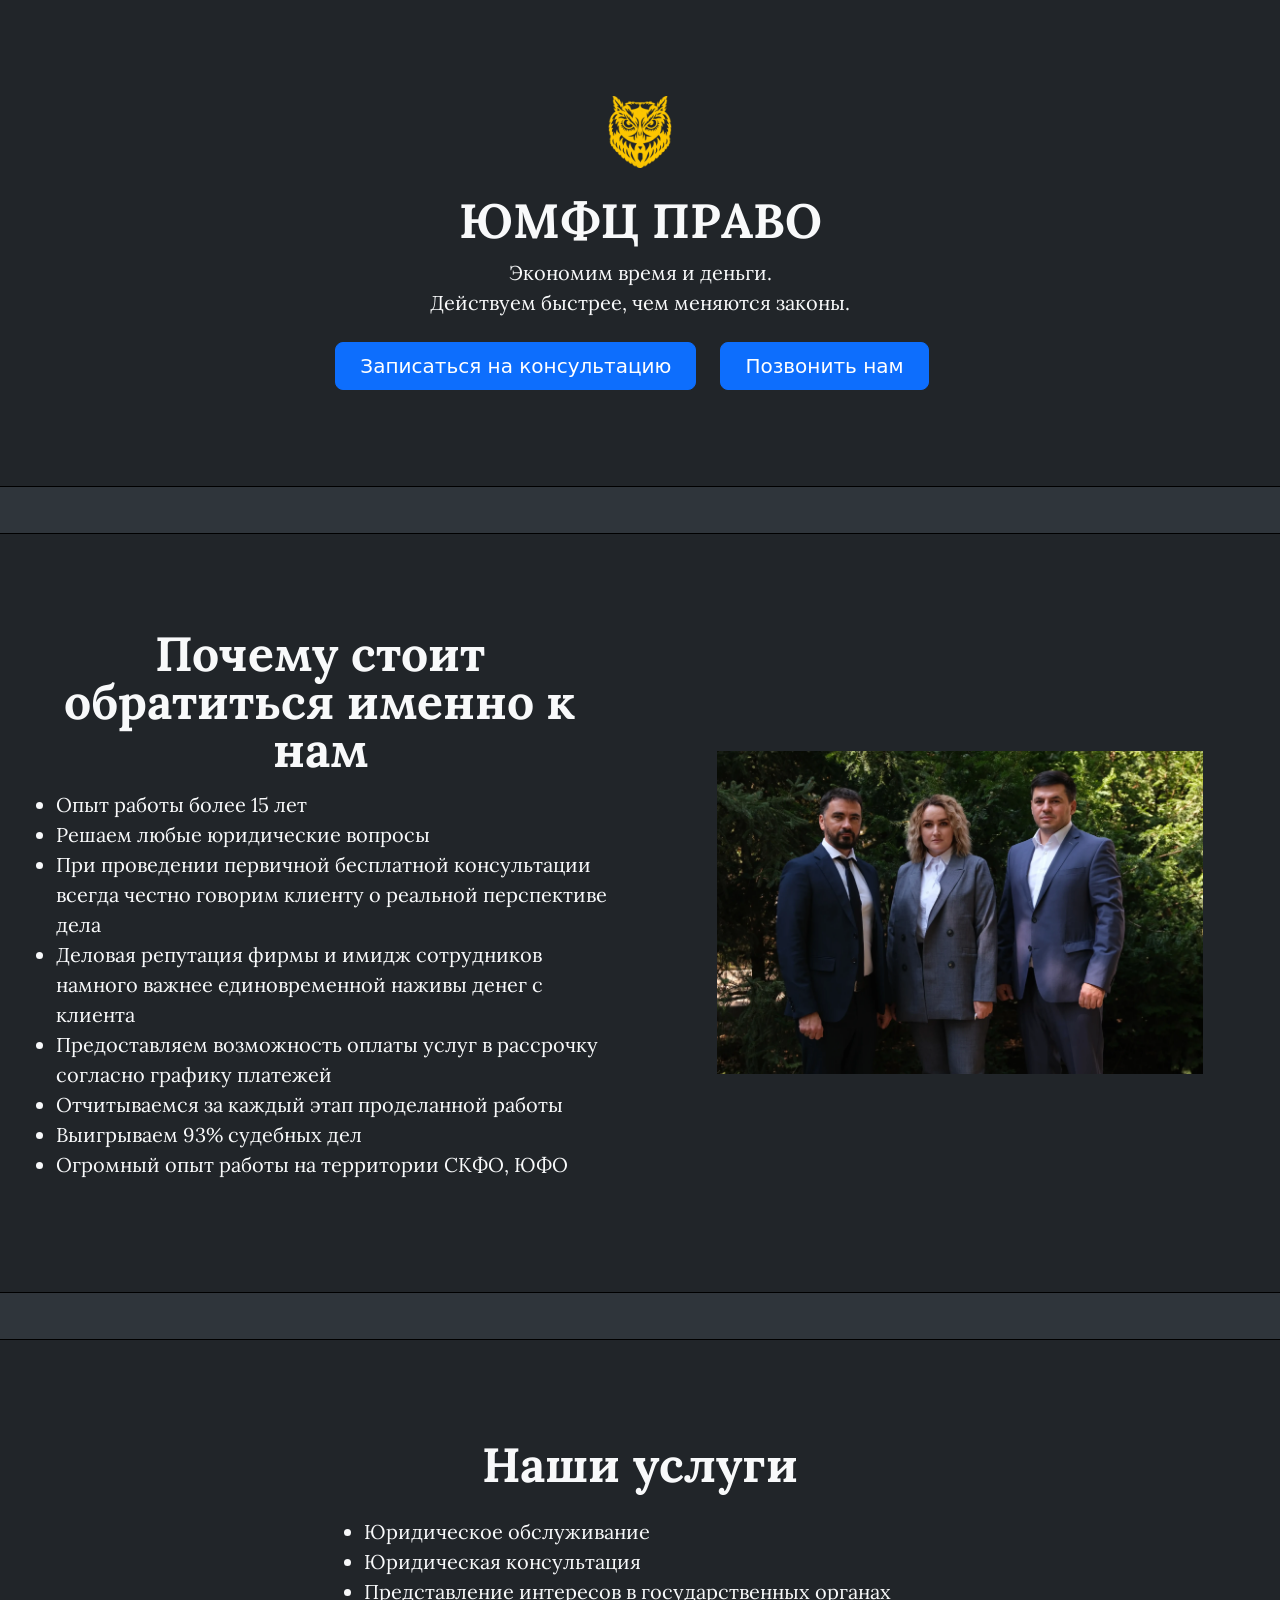
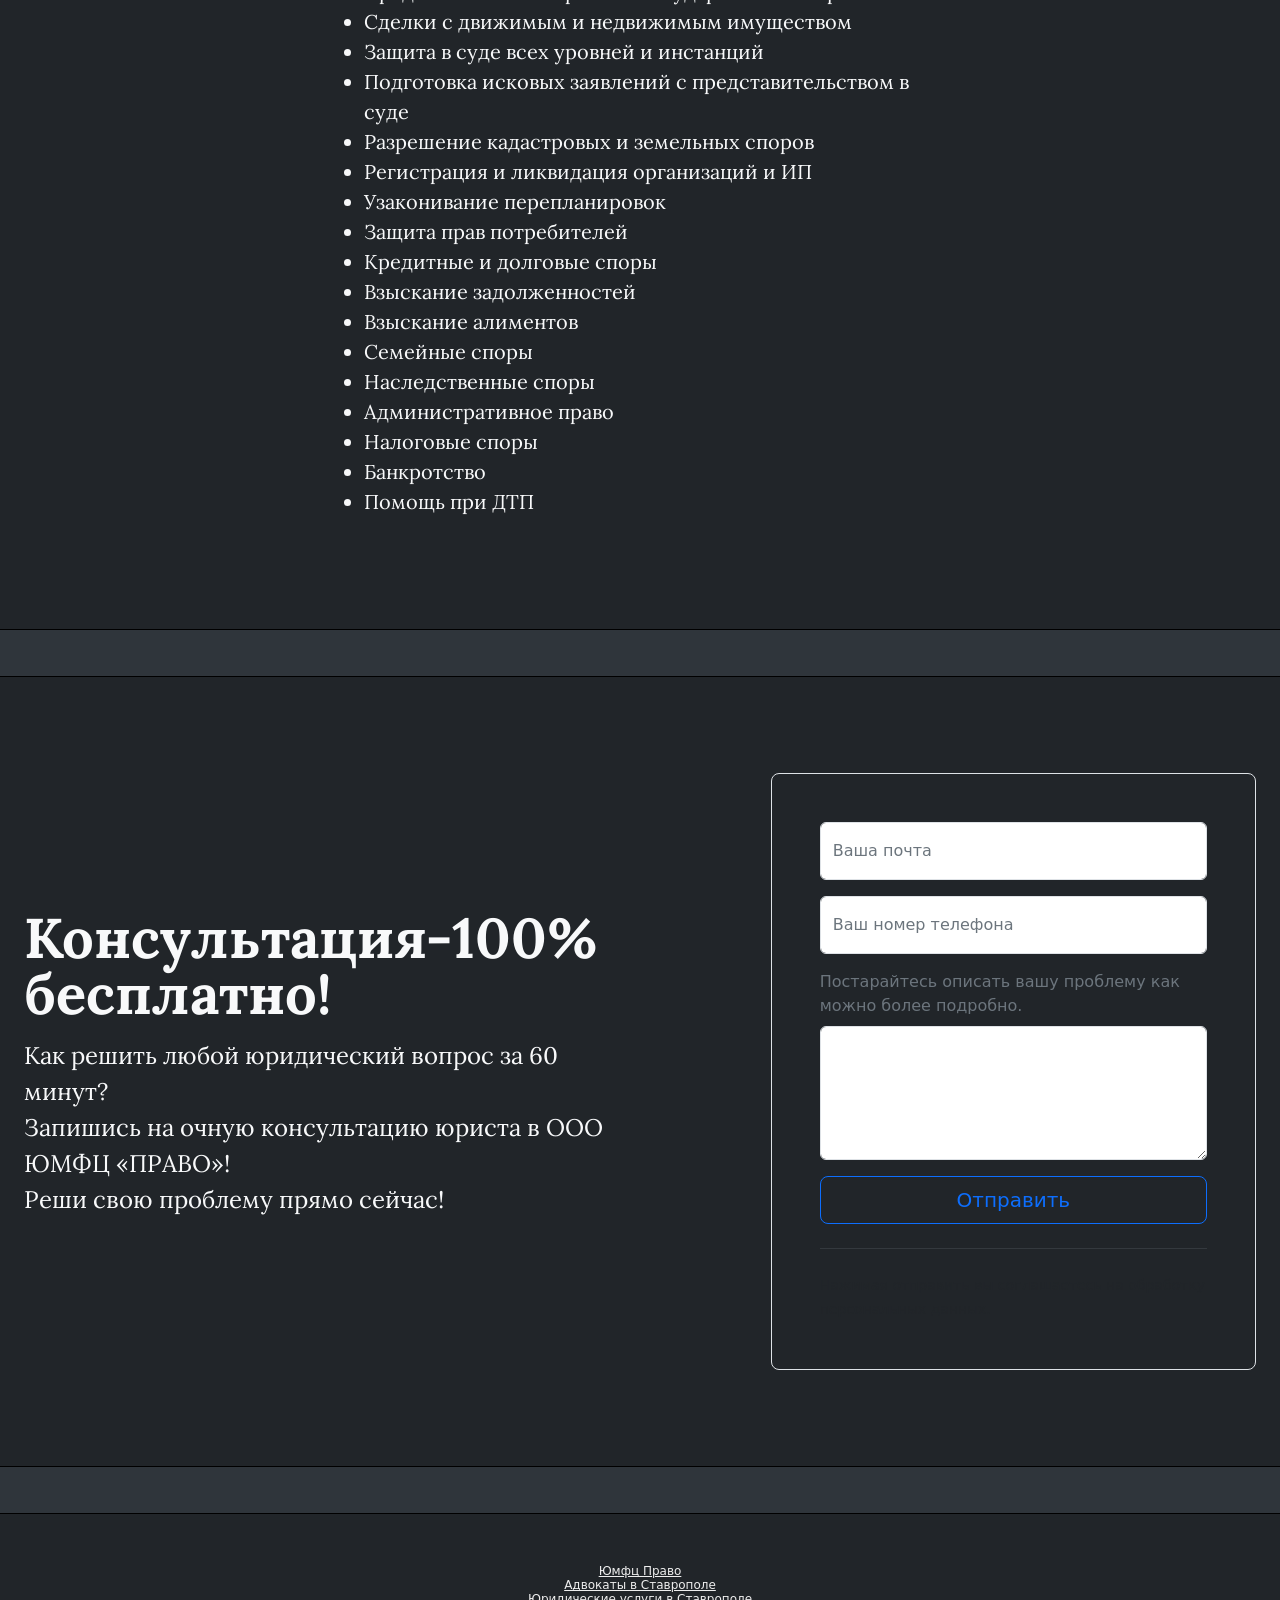
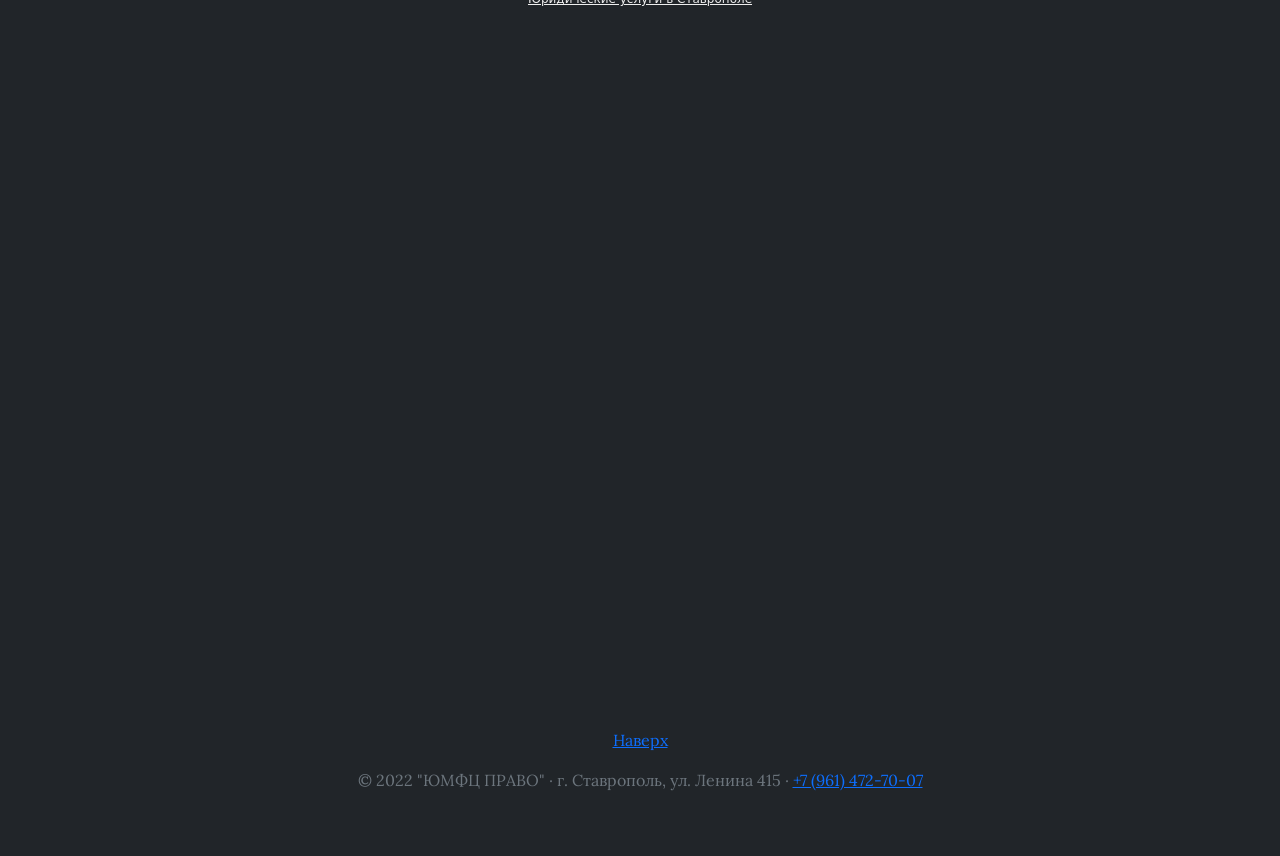
==== index.html @ c6ba40ab "изменил текст" ====
<!doctype html>
<html lang="ru">
  <head>
    <meta charset="utf-8">
    <meta name="viewport" content="width=device-width, initial-scale=1">
    <meta name="description" content="">
    <meta name="author" content="Lisenko Zakhar, Helemendik Maria">
    <meta name="generator" content="Hugo 0.84.0">
    <title>ЮМФЦ ПРАВО</title>





    <!-- Bootstrap core CSS -->
<link href="https://cdn.jsdelivr.net/npm/bootstrap@5.1.3/dist/css/bootstrap.min.css" rel="stylesheet" integrity="sha384-1BmE4kWBq78iYhFldvKuhfTAU6auU8tT94WrHftjDbrCEXSU1oBoqyl2QvZ6jIW3" crossorigin="anonymous">

<link rel="preconnect" href="https://fonts.googleapis.com">
<link rel="preconnect" href="https://fonts.gstatic.com" crossorigin>
<link href="https://fonts.googleapis.com/css2?family=Lora:wght@400;500;600&display=swap" rel="stylesheet">


    <!-- Custom styles for this template -->
    <link href="pravo.css" rel="stylesheet">
  </head>
  <body>

<main>


  <div class="bg-dark text-light px-4 py-5 text-center">
    <div class="py-5">
      <img class="d-block mx-auto mb-4" src="apple-touch-icon.png" alt="" width="72" height="72">
      <h1 class="display-5 fw-bold">ЮМФЦ ПРАВО</h1>
      <div class="col-lg-6 mx-auto">
        <p class="lead mb-4">Экономим время и деньги.<br>Действуем быстрее, чем меняются законы.</p>
      </div>
    <div class="d-grid gap-2 d-sm-flex justify-content-sm-center">
      <a href="#submit">
        <button type="button" class="btn btn-primary btn-lg px-4 me-sm-3">Записаться на консультацию</button>
      </a>
      <a href="tel:+79614727007">
      <button type="button" class="btn btn-primary btn-lg px-4 me-sm-3">Позвонить нам</button>
      </a>
    </div>
    </div>
  </div>

  <div class="b-example-divider mb-0"></div>

  <div class="bg-dark text-light px-4 py-5">
    <div class="row flex-lg-row-reverse align-items-center g-5 py-5">
      <div class="col-md-10 mx-auto col-lg-5">
        <img src="Comanda.webp" class="d-block mx-lg-auto img-fluid" alt="Comanda" width="700" height="500" loading="lazy">
      </div>
        <div class="col-lg-6">
          <h1 class="display-5 fw-bold lh-1 mb-3 text-center">Почему стоит обратиться именно к нам</h1>
          <p class="lead">
            <ul class="lead">
            <li>Опыт работы более 15 лет</li>
            <li>Решаем любые юридические вопросы</li>
            <li>При проведении первичной бесплатной консультации всегда честно говорим клиенту о реальной перспективе дела</li>
            <li>Деловая репутация фирмы и имидж сотрудников намного важнее единовременной наживы денег с клиента</li>
            <li>Предоставляем возможность оплаты услуг в рассрочку согласно графику платежей</li>
            <li>Отчитываемся за каждый этап проделанной работы</li>
            <li>Выигрываем 93% судебных дел</li>
            <li>Огромный опыт работы на территории СКФО, ЮФО</li>
          </ul></p>
        </div>
      </div>
    </div>

  <div class="b-example-divider mb-0"></div>

<div class="bg-dark text-light px-4 py-5">
  <div class="py-5">
    <h1 class="display-5 fw-bold text-center">Наши услуги</h1>
    <div class="col-lg-6 mx-auto">
      <p class="lead mb-4"><ul class="lead">
        <li>Юридическое обслуживание</li>
        <li>Юридическая консультация</li>
        <li>Представление интересов в государственных органах</li>
        <li>Сделки с движимым и недвижимым имуществом</li>
        <li>Защита в суде всех уровней и инстанций</li>
        <li>Подготовка исковых заявлений с представительством в суде</li>
        <li>Разрешение кадастровых и земельных споров</li>
        <li>Регистрация и ликвидация организаций и ИП</li>
        <li>Узаконивание перепланировок</li>
        <li>Защита прав потребителей</li>
        <li>Кредитные и долговые споры</li>
        <li>Взыскание задолженностей</li>
        <li>Взыскание алиментов</li>
        <li>Семейные споры</li>
        <li>Наследственные споры</li>
        <li>Административное право</li>
        <li>Налоговые споры</li>
        <li>Банкротство</li>
        <li>Помощь при ДТП</li>
      </ul>
    </p>
  </div>
  </div>
</div>

<div class="b-example-divider mb-0" id="submit"></div>

<div class="bg-dark text-secondary col-xl-12 col-xxl-12 px-4 py-5">
  <div class="row align-items-center g-lg-5 py-5">
    <div class="col-lg-7 text-center text-lg-start">
      <h1 class="display-4 fw-bold lh-1 mb-3 text-light">Консультация-100% бесплатно!</h1>
      <p class="col-lg-10 fs-4 text-light">Как решить любой юридический вопрос за 60 минут?<br>Запишись на очную консультацию юриста в ООО ЮМФЦ «ПРАВО»!<br>Реши свою проблему прямо сейчас!</p>
    </div>
    <div class="col-md-10 mx-auto col-lg-5">
      <form action="https://formspree.io/f/mnqwwpor" method="post" class="p-4 p-md-5 border rounded-3 bg-darck">
        <div class="form-floating mb-3">
          <input type="email" name="Почта" class="form-control" id="floatingInput" placeholder="name@example.com">
          <label for="floatingInput">Ваша почта</label>
        </div>
        <div class="form-floating mb-3">
          <input type="tel" name="Телефон" class="form-control" id="floatingPassword" placeholder="Ваш номер телефона">
          <label for="floatingPassword">Ваш номер телефона</label>
        </div>
        <div class="mb-3">
  <label for="exampleFormControlTextarea1" class="form-label">Постарайтесь описать вашу проблему как можно более подробно.</label>
  <textarea name="Сообщение" class="form-control" id="exampleFormControlTextarea1" rows="5"></textarea>
</div>
        <button class="w-100 btn btn-lg btn-outline-primary" type="submit">Отправить</button>
        <hr class="my-4">
        <small class="text-muted">Нажимая отправить вы соглашаетесь на обработку персональных данных.</small>
      </form>
    </div>
  </div>
</div>

<div class="b-example-divider mb-0"></div>

<div class="bg-dark text-secondary px-4 py-5 text-center">
  <div class="row"
  <div style="position:relative;overflow:hidden;">
    <a href="https://yandex.ru/maps/org/yumfts_pravo/42058570041/?utm_medium=mapframe&utm_source=maps" style="color:#eee;font-size:12px;position:absolute;top:0px;">Юмфц Право</a>
    <a href="https://yandex.ru/maps/36/stavropol/category/attorney/184105616/?utm_medium=mapframe&utm_source=maps" style="color:#eee;font-size:12px;position:absolute;top:14px;">Адвокаты в Ставрополе</a>
    <a href="https://yandex.ru/maps/36/stavropol/category/legal_services/184105630/?utm_medium=mapframe&utm_source=maps" style="color:#eee;font-size:12px;position:absolute;top:28px;">Юридические услуги в Ставрополе</a>
    <iframe src="https://yandex.ru/map-widget/v1/-/CCUF6QvhKC" height="670" frameborder="1" allowfullscreen="true" style="position:relative;">
    </iframe>
  </div>
</div>
<footer class="bg-dark text-secondary px-4 py-5 text-center">
  <p class="float-right"><a href="#">Наверх</a></p>
  <p>© 2022 "ЮМФЦ ПРАВО" · г. Ставрополь, ул. Ленина 415 · <a href="tel:+79614727007">+7 (961) 472-70-07</a></p>
</footer>
</main>


    <script src="https://cdn.jsdelivr.net/npm/bootstrap@5.1.3/dist/js/bootstrap.bundle.min.js" integrity="sha384-ka7Sk0Gln4gmtz2MlQnikT1wXgYsOg+OMhuP+IlRH9sENBO0LRn5q+8nbTov4+1p" crossorigin="anonymous"></script>


  </body>
</html>
---- pravo.css ----
h1,h2,h3,h4,h5,p,ul {
  font-family: 'Lora', serif;
}
.bd-placeholder-img {
  font-size: 1.125rem;
  text-anchor: middle;
  -webkit-user-select: none;
  -moz-user-select: none;
  user-select: none;
}

@media (min-width: 768px) {
  .bd-placeholder-img-lg {
    font-size: 3.5rem;
  }
}

.b-example-divider {
  height: 3rem;
  background-color: #2F353B;
  border: solid black;
  border-width: 1px 0;
}

@media (min-width: 992px) {
  .rounded-lg-3 { border-radius: .3rem; }
}
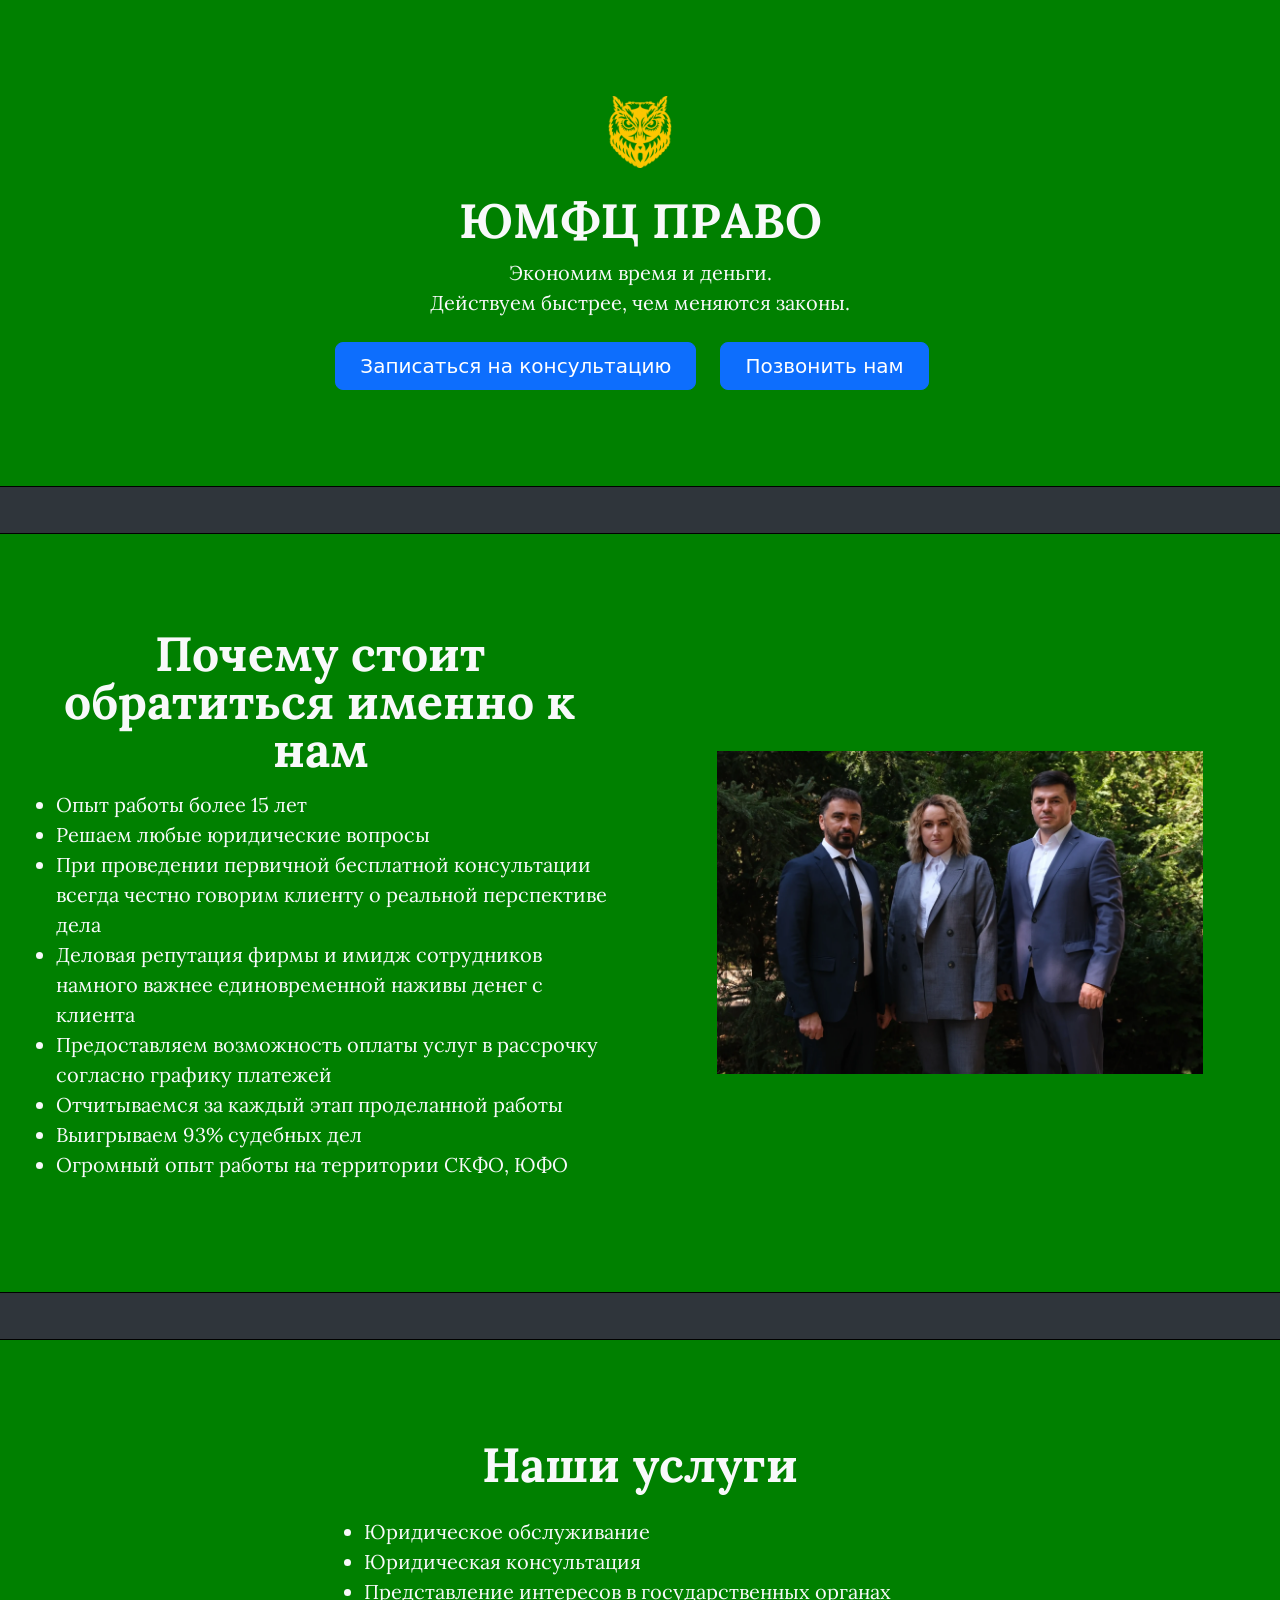
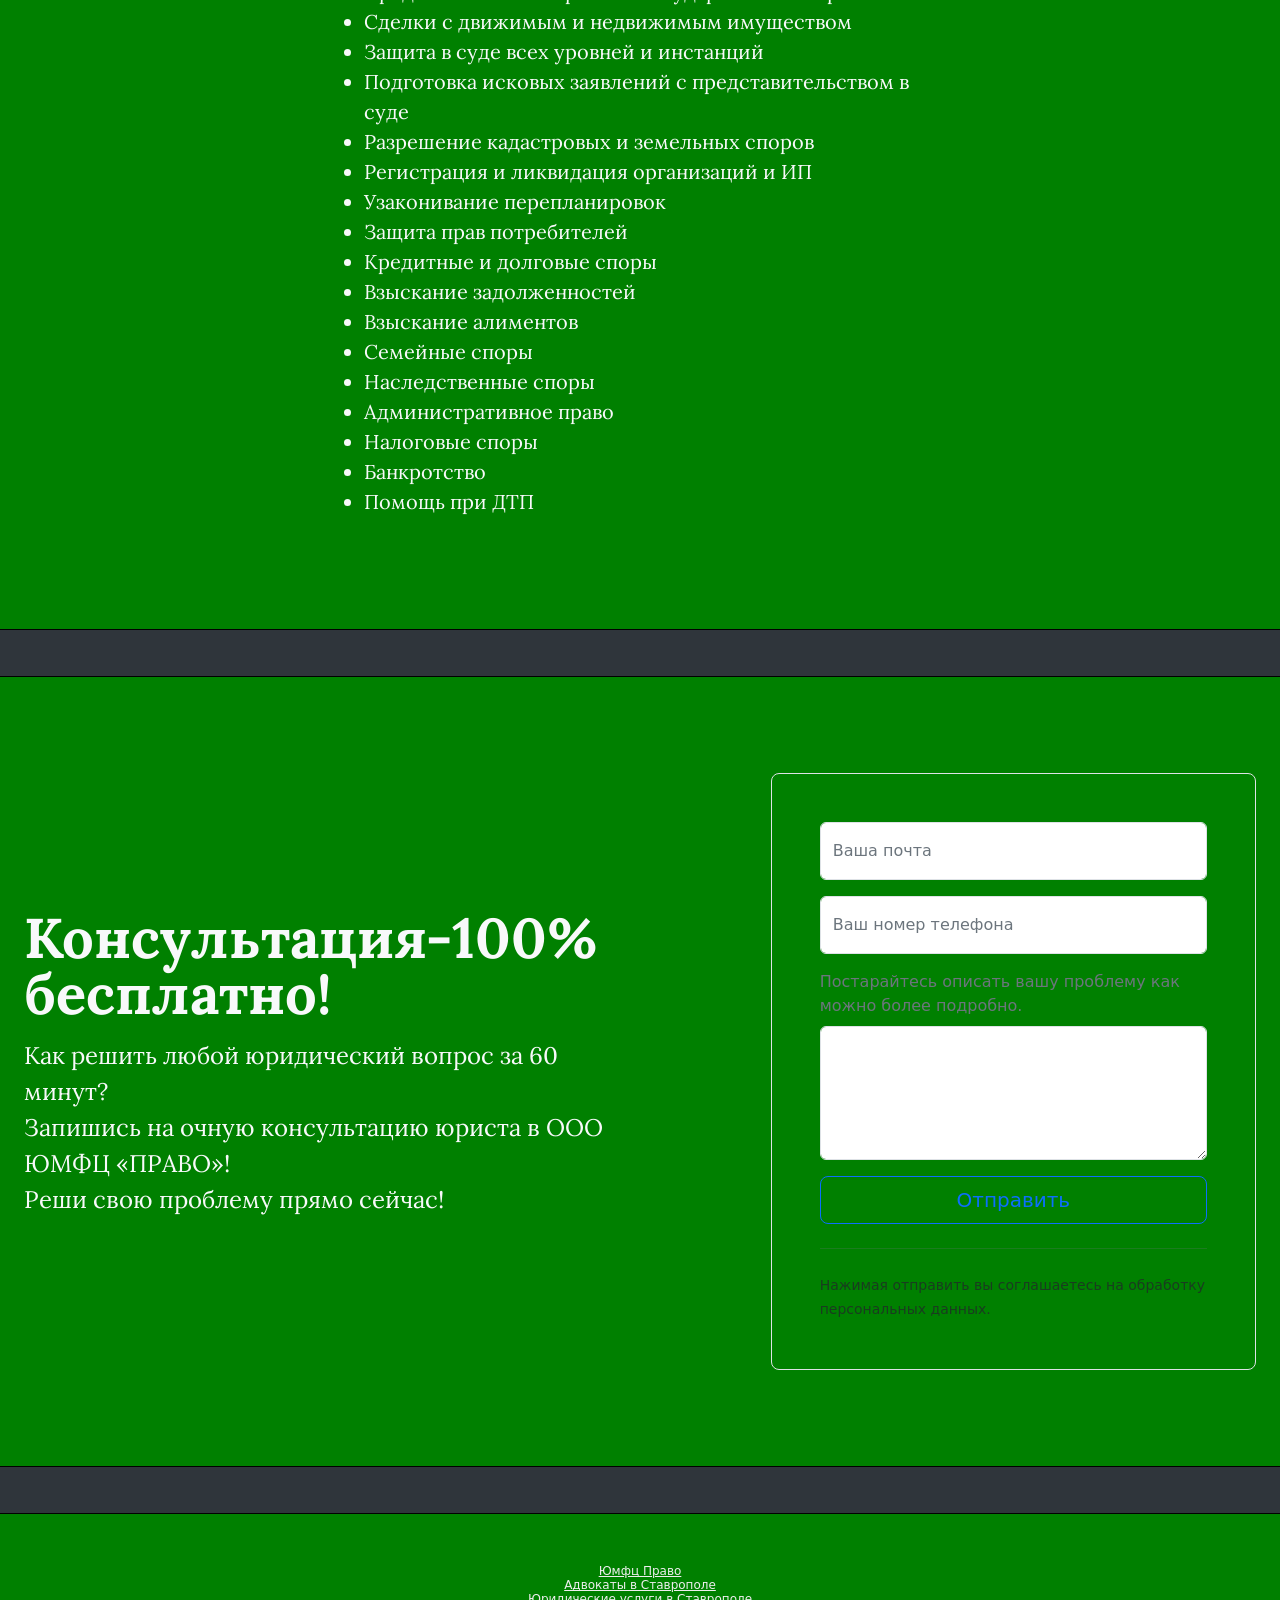
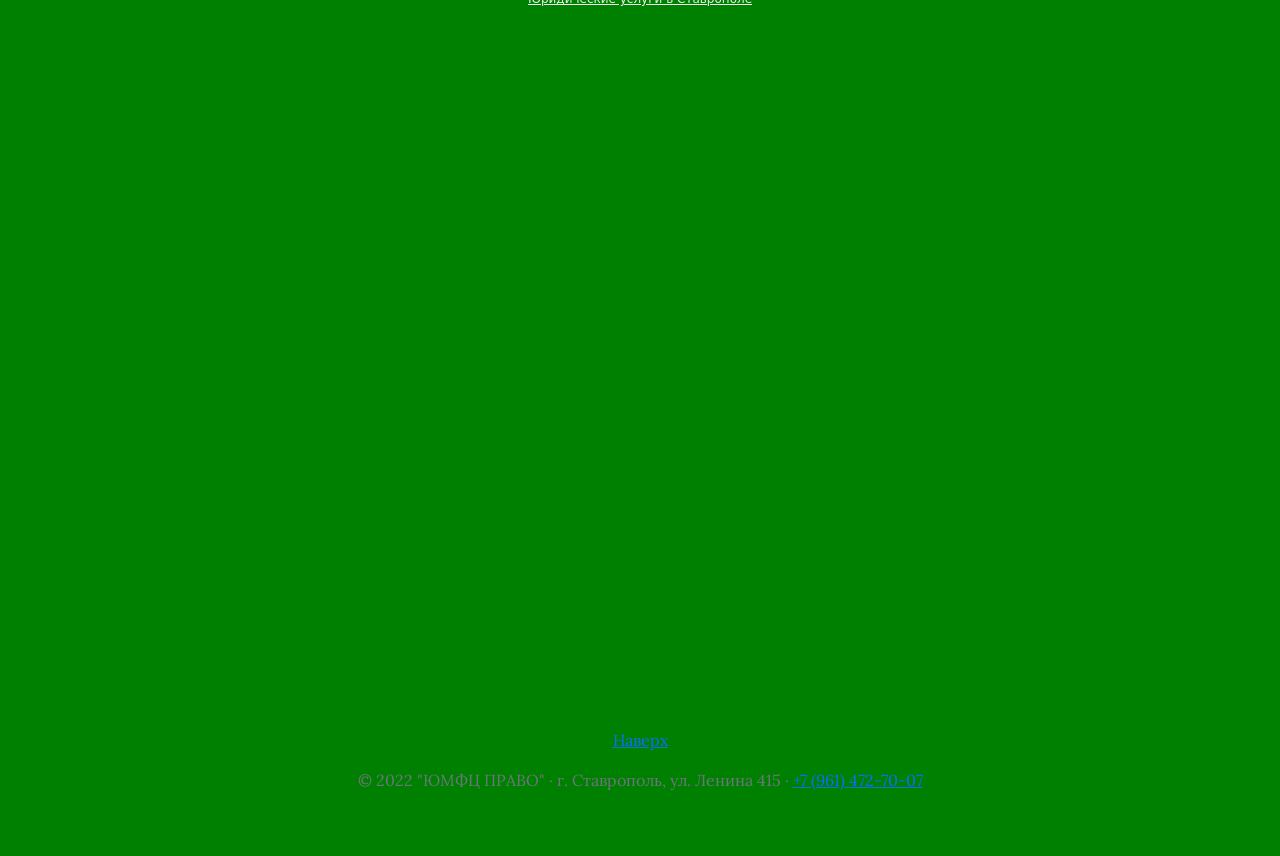
==== commit 7fadd085: "цвет бекграунда" ====
--- a/index.html
+++ b/index.html
@@ -28,7 +28,7 @@
 <main>
 
 
-  <div class="bg-dark text-light px-4 py-5 text-center">
+  <div class="bg-darkk text-light px-4 py-5 text-center">
     <div class="py-5">
       <img class="d-block mx-auto mb-4" src="apple-touch-icon.png" alt="" width="72" height="72">
       <h1 class="display-5 fw-bold">ЮМФЦ ПРАВО</h1>
@@ -48,7 +48,7 @@
 
   <div class="b-example-divider mb-0"></div>
 
-  <div class="bg-dark text-light px-4 py-5">
+  <div class="bg-darkk text-light px-4 py-5">
     <div class="row flex-lg-row-reverse align-items-center g-5 py-5">
       <div class="col-md-10 mx-auto col-lg-5">
         <img src="Comanda.webp" class="d-block mx-lg-auto img-fluid" alt="Comanda" width="700" height="500" loading="lazy">
@@ -72,7 +72,7 @@
 
   <div class="b-example-divider mb-0"></div>
 
-<div class="bg-dark text-light px-4 py-5">
+<div class="bg-darkk text-light px-4 py-5">
   <div class="py-5">
     <h1 class="display-5 fw-bold text-center">Наши услуги</h1>
     <div class="col-lg-6 mx-auto">
@@ -104,7 +104,7 @@
 
 <div class="b-example-divider mb-0" id="submit"></div>
 
-<div class="bg-dark text-secondary col-xl-12 col-xxl-12 px-4 py-5">
+<div class="bg-darkk text-secondary col-xl-12 col-xxl-12 px-4 py-5">
   <div class="row align-items-center g-lg-5 py-5">
     <div class="col-lg-7 text-center text-lg-start">
       <h1 class="display-4 fw-bold lh-1 mb-3 text-light">Консультация-100% бесплатно!</h1>
@@ -134,7 +134,7 @@
 
 <div class="b-example-divider mb-0"></div>
 
-<div class="bg-dark text-secondary px-4 py-5 text-center">
+<div class="bg-darkk text-secondary px-4 py-5 text-center">
   <div class="row"
   <div style="position:relative;overflow:hidden;">
     <a href="https://yandex.ru/maps/org/yumfts_pravo/42058570041/?utm_medium=mapframe&utm_source=maps" style="color:#eee;font-size:12px;position:absolute;top:0px;">Юмфц Право</a>
@@ -144,7 +144,7 @@
     </iframe>
   </div>
 </div>
-<footer class="bg-dark text-secondary px-4 py-5 text-center">
+<footer class="bg-darkk text-secondary px-4 py-5 text-center">
   <p class="float-right"><a href="#">Наверх</a></p>
   <p>© 2022 "ЮМФЦ ПРАВО" · г. Ставрополь, ул. Ленина 415 · <a href="tel:+79614727007">+7 (961) 472-70-07</a></p>
 </footer>
--- a/pravo.css
+++ b/pravo.css
@@ -7,6 +7,10 @@
   -webkit-user-select: none;
   -moz-user-select: none;
   user-select: none;
+}
+
+.bg-darkk {
+  background-color: green;
 }
 
 @media (min-width: 768px) {
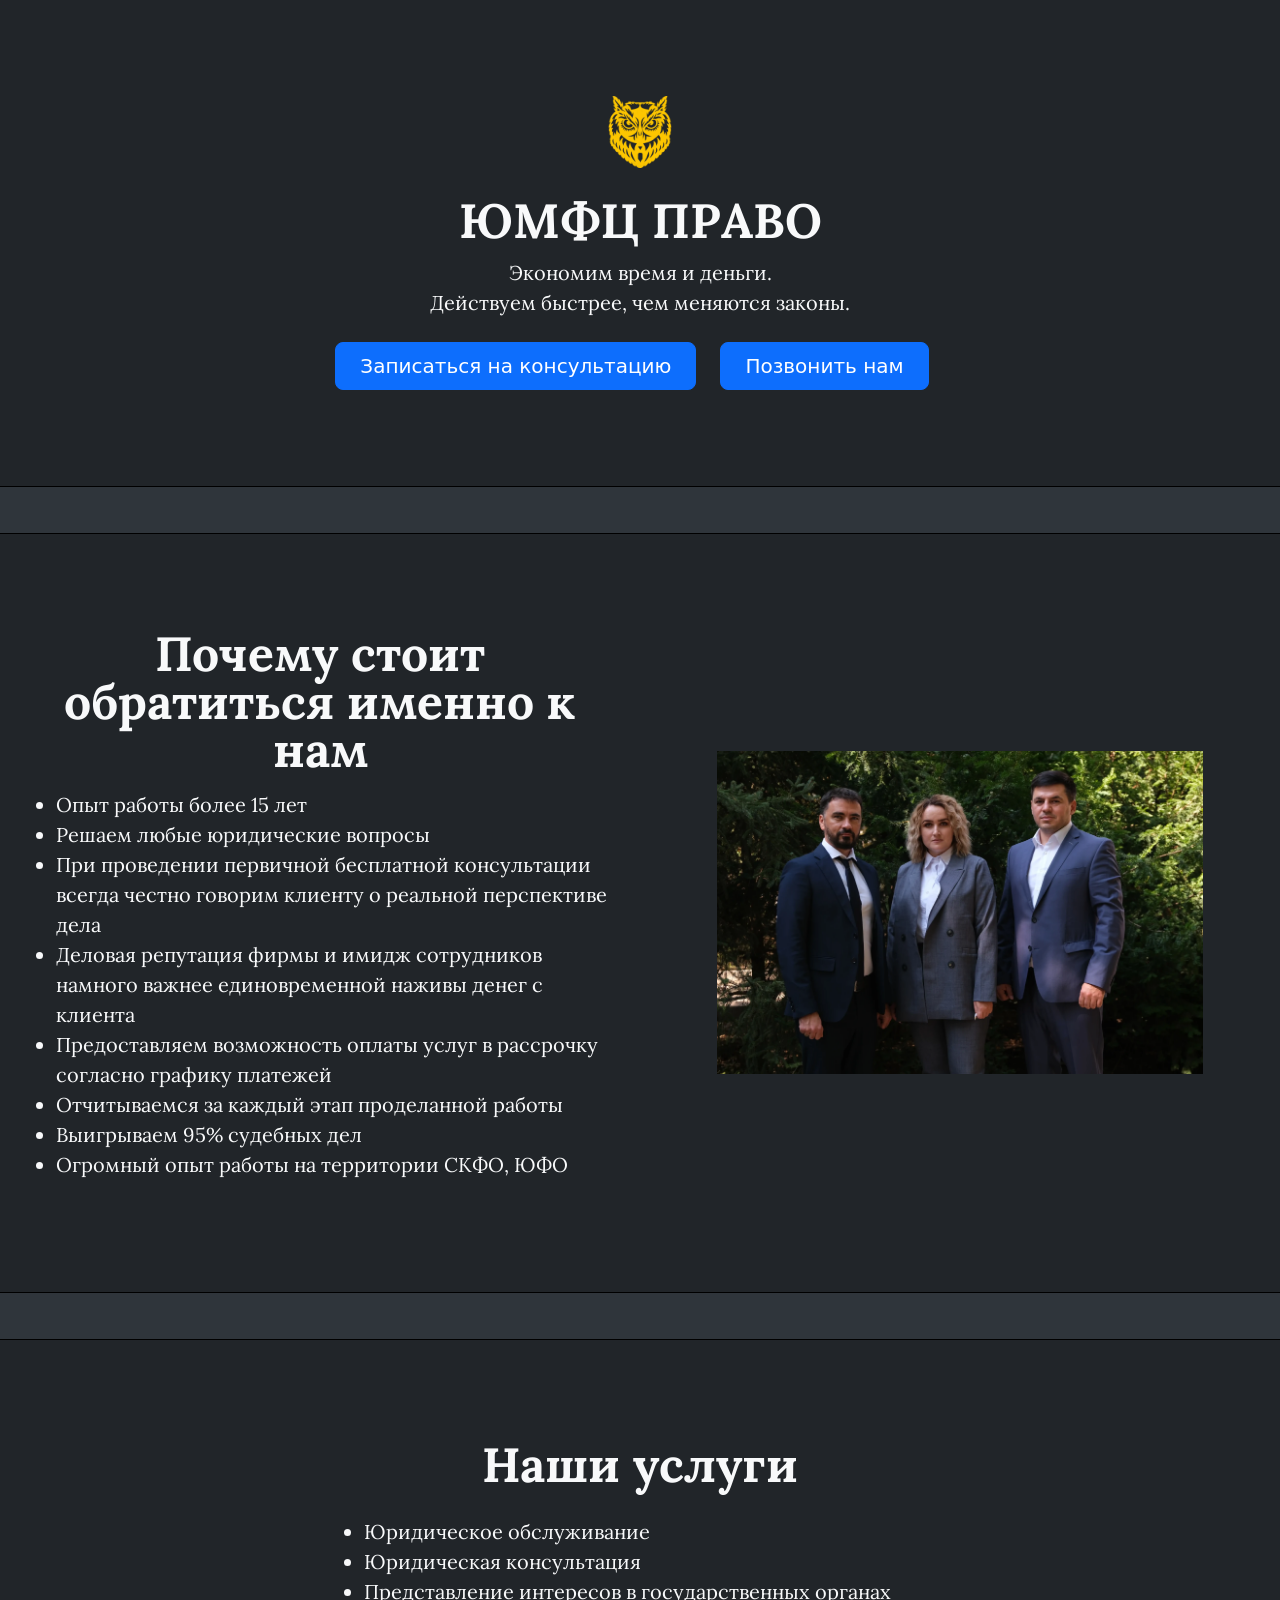
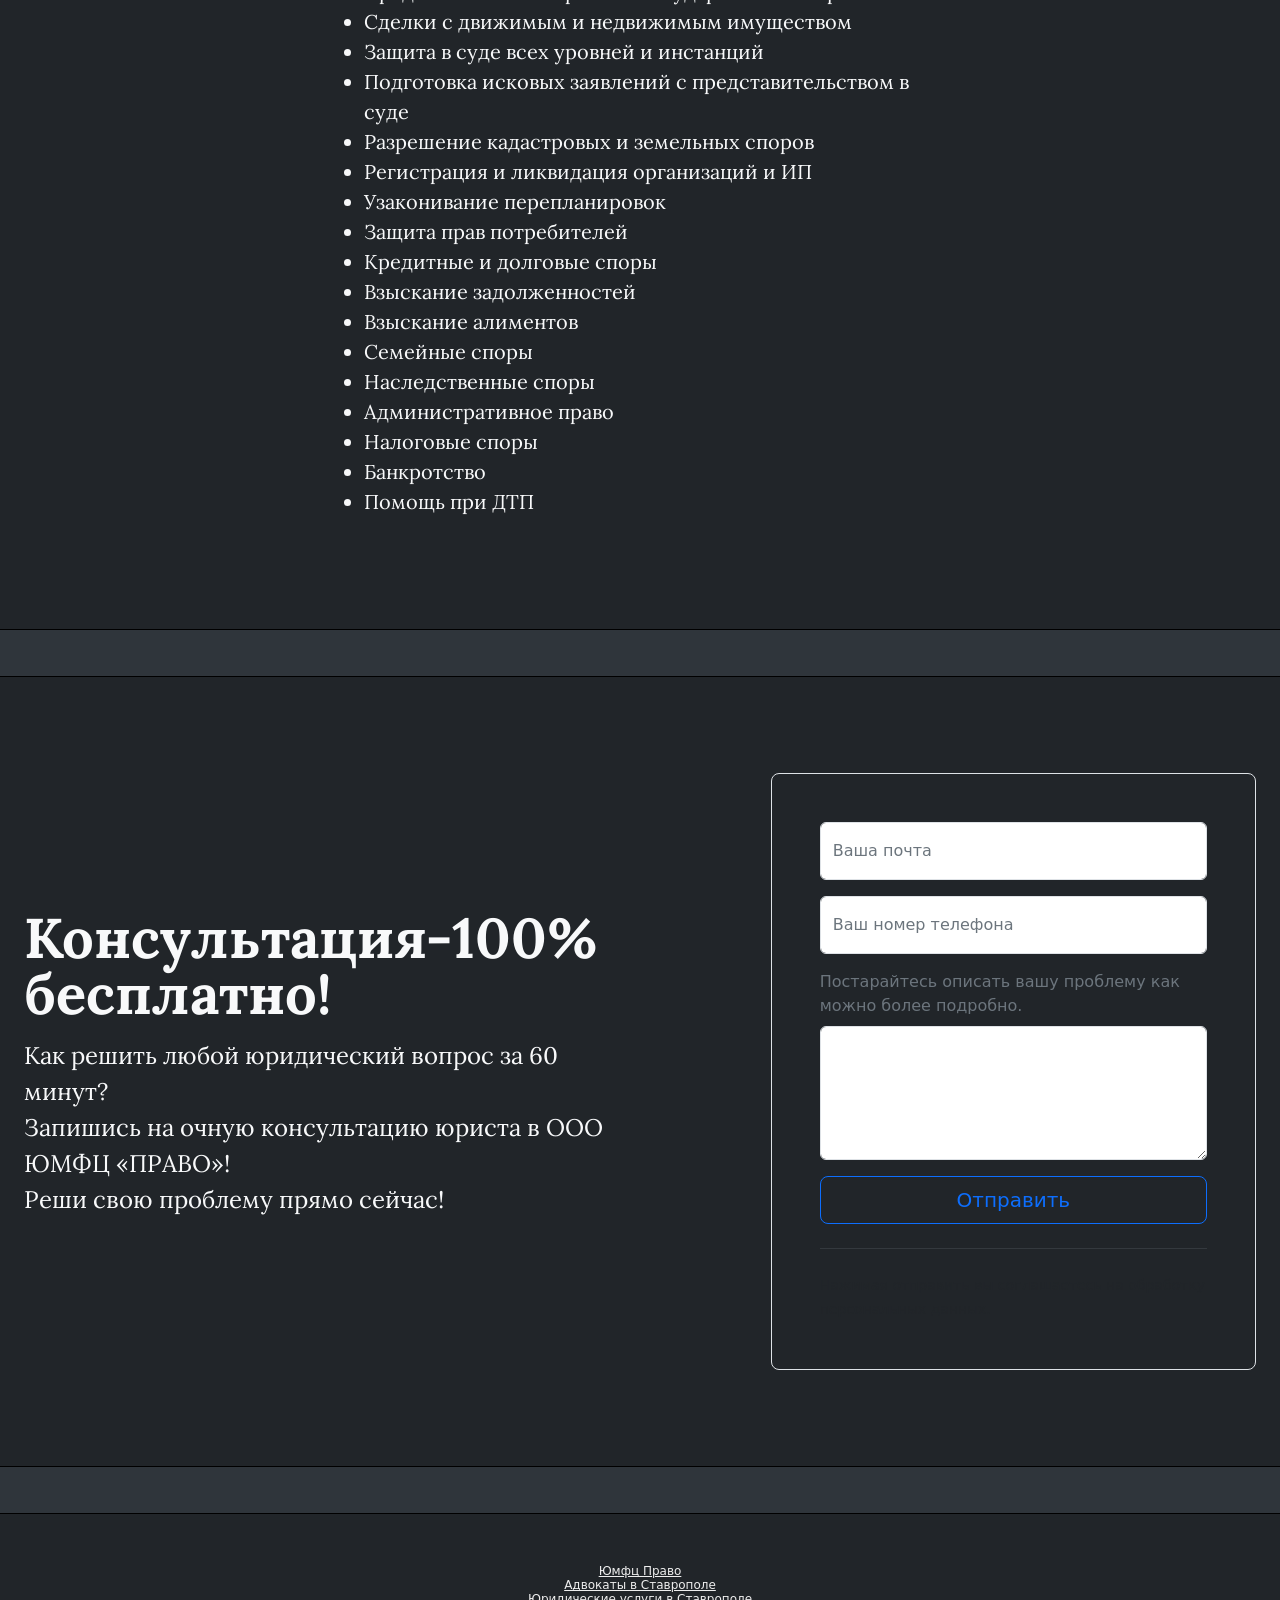
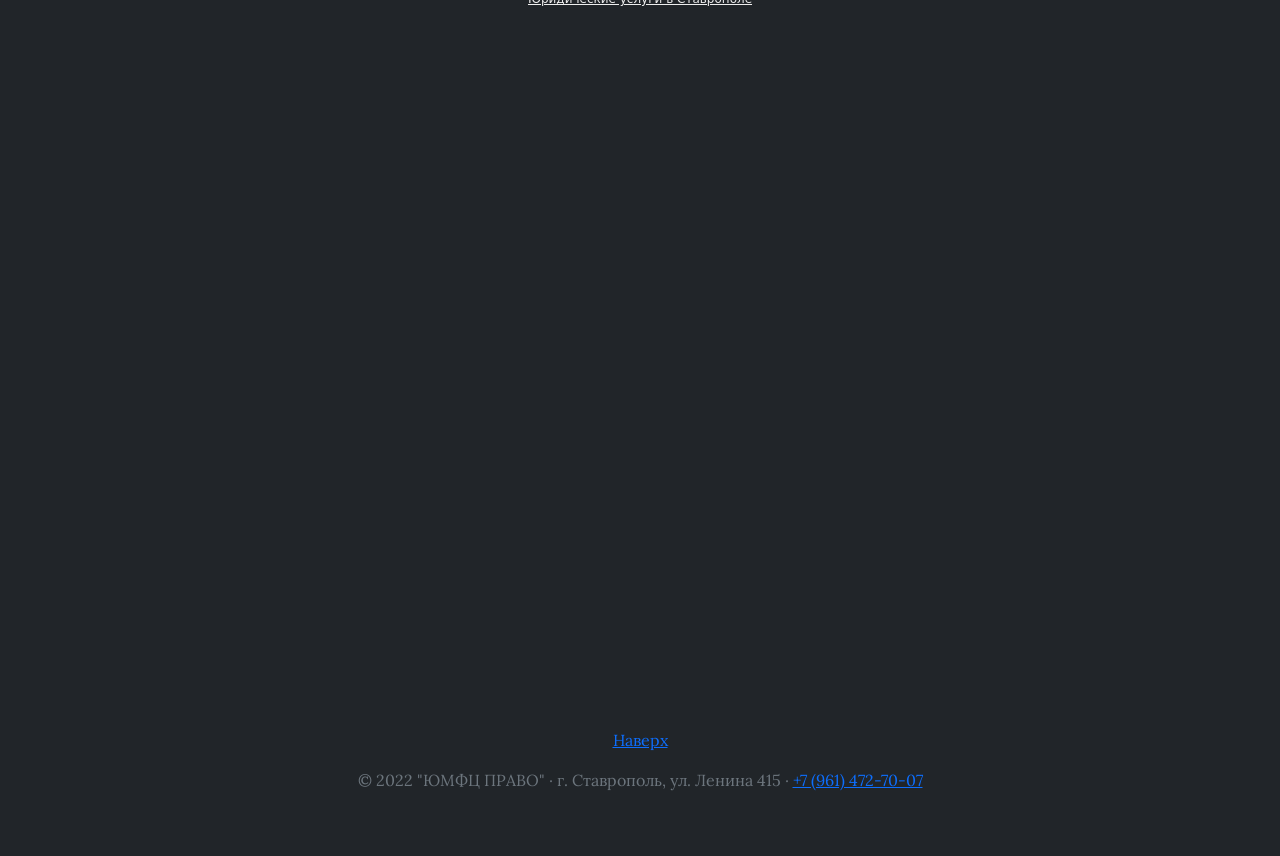
==== commit 8bc0d640: "цвет" ====
--- a/index.html
+++ b/index.html
@@ -28,7 +28,7 @@
 <main>
 
 
-  <div class="bg-darkk text-light px-4 py-5 text-center">
+  <div class="bg-dark text-light px-4 py-5 text-center">
     <div class="py-5">
       <img class="d-block mx-auto mb-4" src="apple-touch-icon.png" alt="" width="72" height="72">
       <h1 class="display-5 fw-bold">ЮМФЦ ПРАВО</h1>
@@ -48,7 +48,7 @@
 
   <div class="b-example-divider mb-0"></div>
 
-  <div class="bg-darkk text-light px-4 py-5">
+  <div class="bg-dark text-light px-4 py-5">
     <div class="row flex-lg-row-reverse align-items-center g-5 py-5">
       <div class="col-md-10 mx-auto col-lg-5">
         <img src="Comanda.webp" class="d-block mx-lg-auto img-fluid" alt="Comanda" width="700" height="500" loading="lazy">
@@ -63,7 +63,7 @@
             <li>Деловая репутация фирмы и имидж сотрудников намного важнее единовременной наживы денег с клиента</li>
             <li>Предоставляем возможность оплаты услуг в рассрочку согласно графику платежей</li>
             <li>Отчитываемся за каждый этап проделанной работы</li>
-            <li>Выигрываем 93% судебных дел</li>
+            <li>Выигрываем 95% судебных дел</li>
             <li>Огромный опыт работы на территории СКФО, ЮФО</li>
           </ul></p>
         </div>
@@ -72,7 +72,7 @@
 
   <div class="b-example-divider mb-0"></div>
 
-<div class="bg-darkk text-light px-4 py-5">
+<div class="bg-dark text-light px-4 py-5">
   <div class="py-5">
     <h1 class="display-5 fw-bold text-center">Наши услуги</h1>
     <div class="col-lg-6 mx-auto">
@@ -104,7 +104,7 @@
 
 <div class="b-example-divider mb-0" id="submit"></div>
 
-<div class="bg-darkk text-secondary col-xl-12 col-xxl-12 px-4 py-5">
+<div class="bg-dark text-secondary col-xl-12 col-xxl-12 px-4 py-5">
   <div class="row align-items-center g-lg-5 py-5">
     <div class="col-lg-7 text-center text-lg-start">
       <h1 class="display-4 fw-bold lh-1 mb-3 text-light">Консультация-100% бесплатно!</h1>
@@ -134,7 +134,7 @@
 
 <div class="b-example-divider mb-0"></div>
 
-<div class="bg-darkk text-secondary px-4 py-5 text-center">
+<div class="bg-dark text-secondary px-4 py-5 text-center">
   <div class="row"
   <div style="position:relative;overflow:hidden;">
     <a href="https://yandex.ru/maps/org/yumfts_pravo/42058570041/?utm_medium=mapframe&utm_source=maps" style="color:#eee;font-size:12px;position:absolute;top:0px;">Юмфц Право</a>
@@ -144,7 +144,7 @@
     </iframe>
   </div>
 </div>
-<footer class="bg-darkk text-secondary px-4 py-5 text-center">
+<footer class="bg-dark text-secondary px-4 py-5 text-center">
   <p class="float-right"><a href="#">Наверх</a></p>
   <p>© 2022 "ЮМФЦ ПРАВО" · г. Ставрополь, ул. Ленина 415 · <a href="tel:+79614727007">+7 (961) 472-70-07</a></p>
 </footer>
--- a/pravo.css
+++ b/pravo.css
@@ -10,7 +10,7 @@
 }
 
 .bg-darkk {
-  background-color: green;
+  background-color: rgb(DimGrey);
 }
 
 @media (min-width: 768px) {
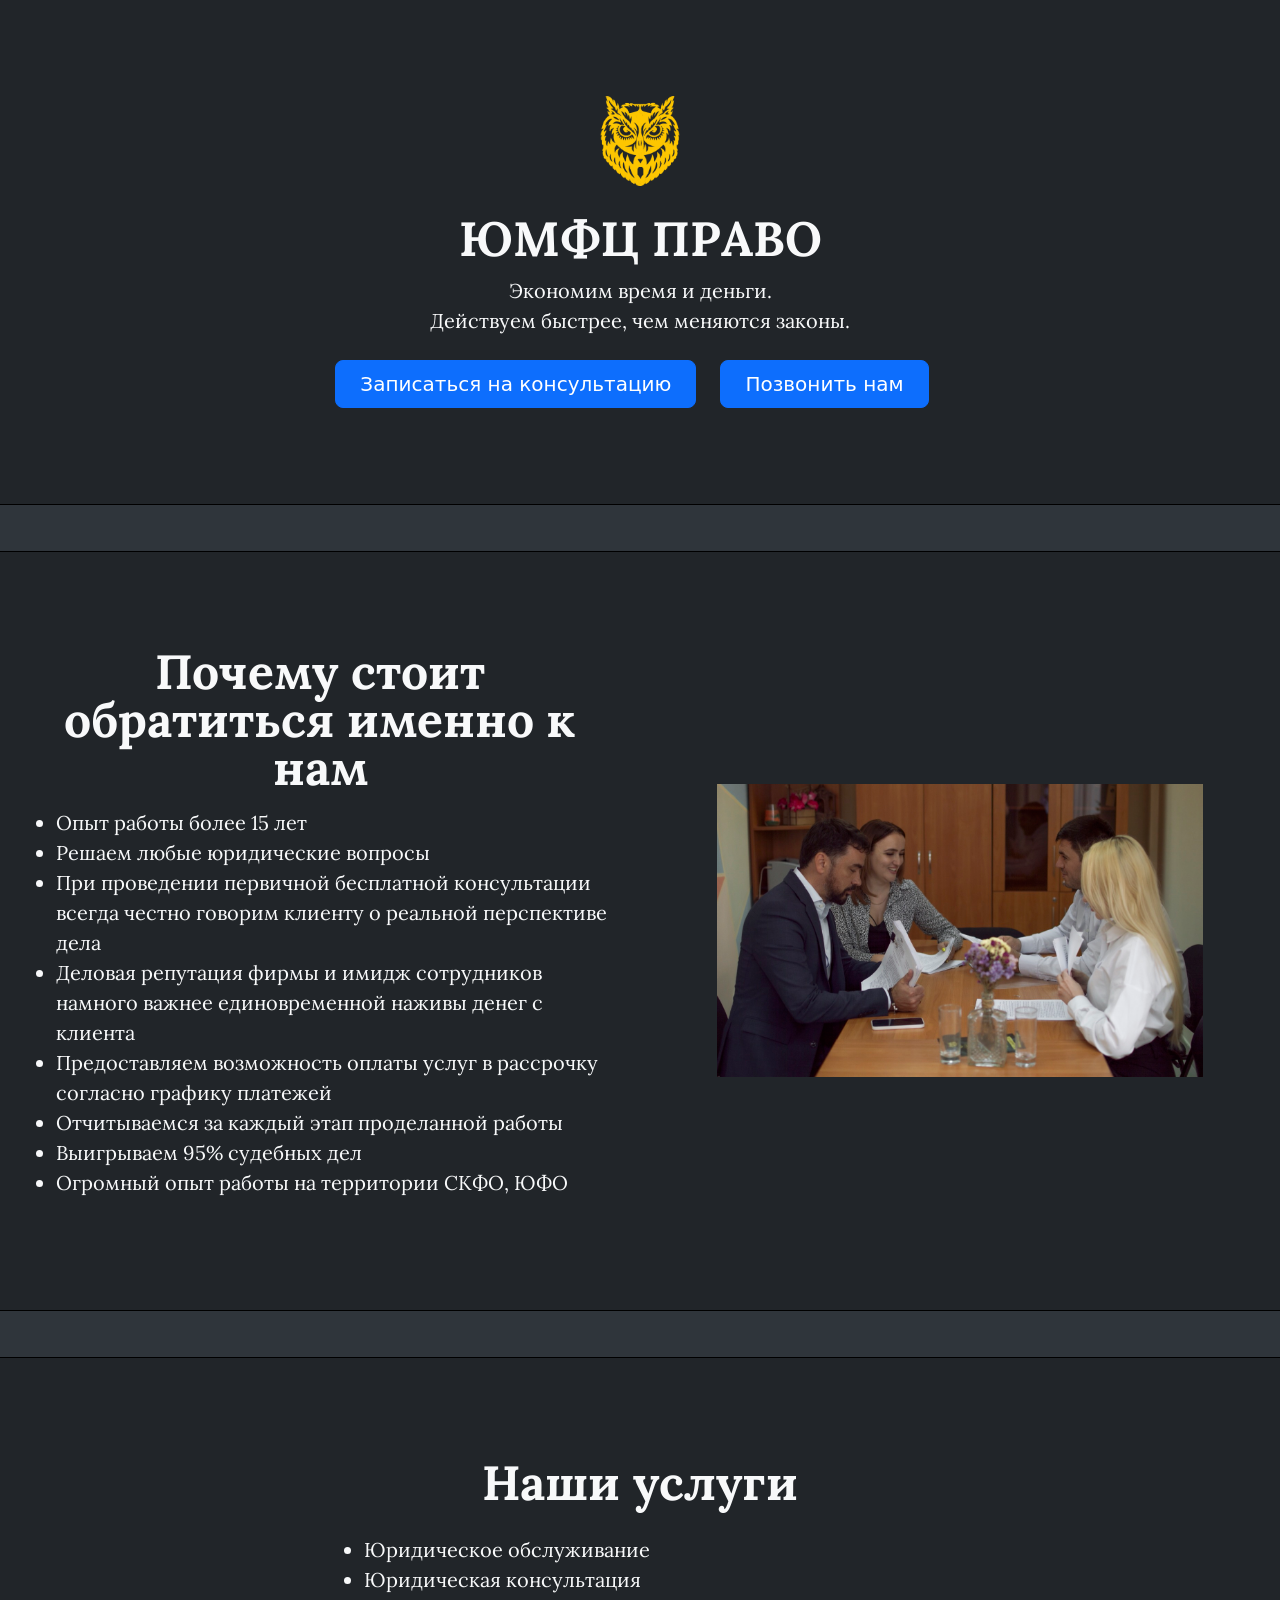
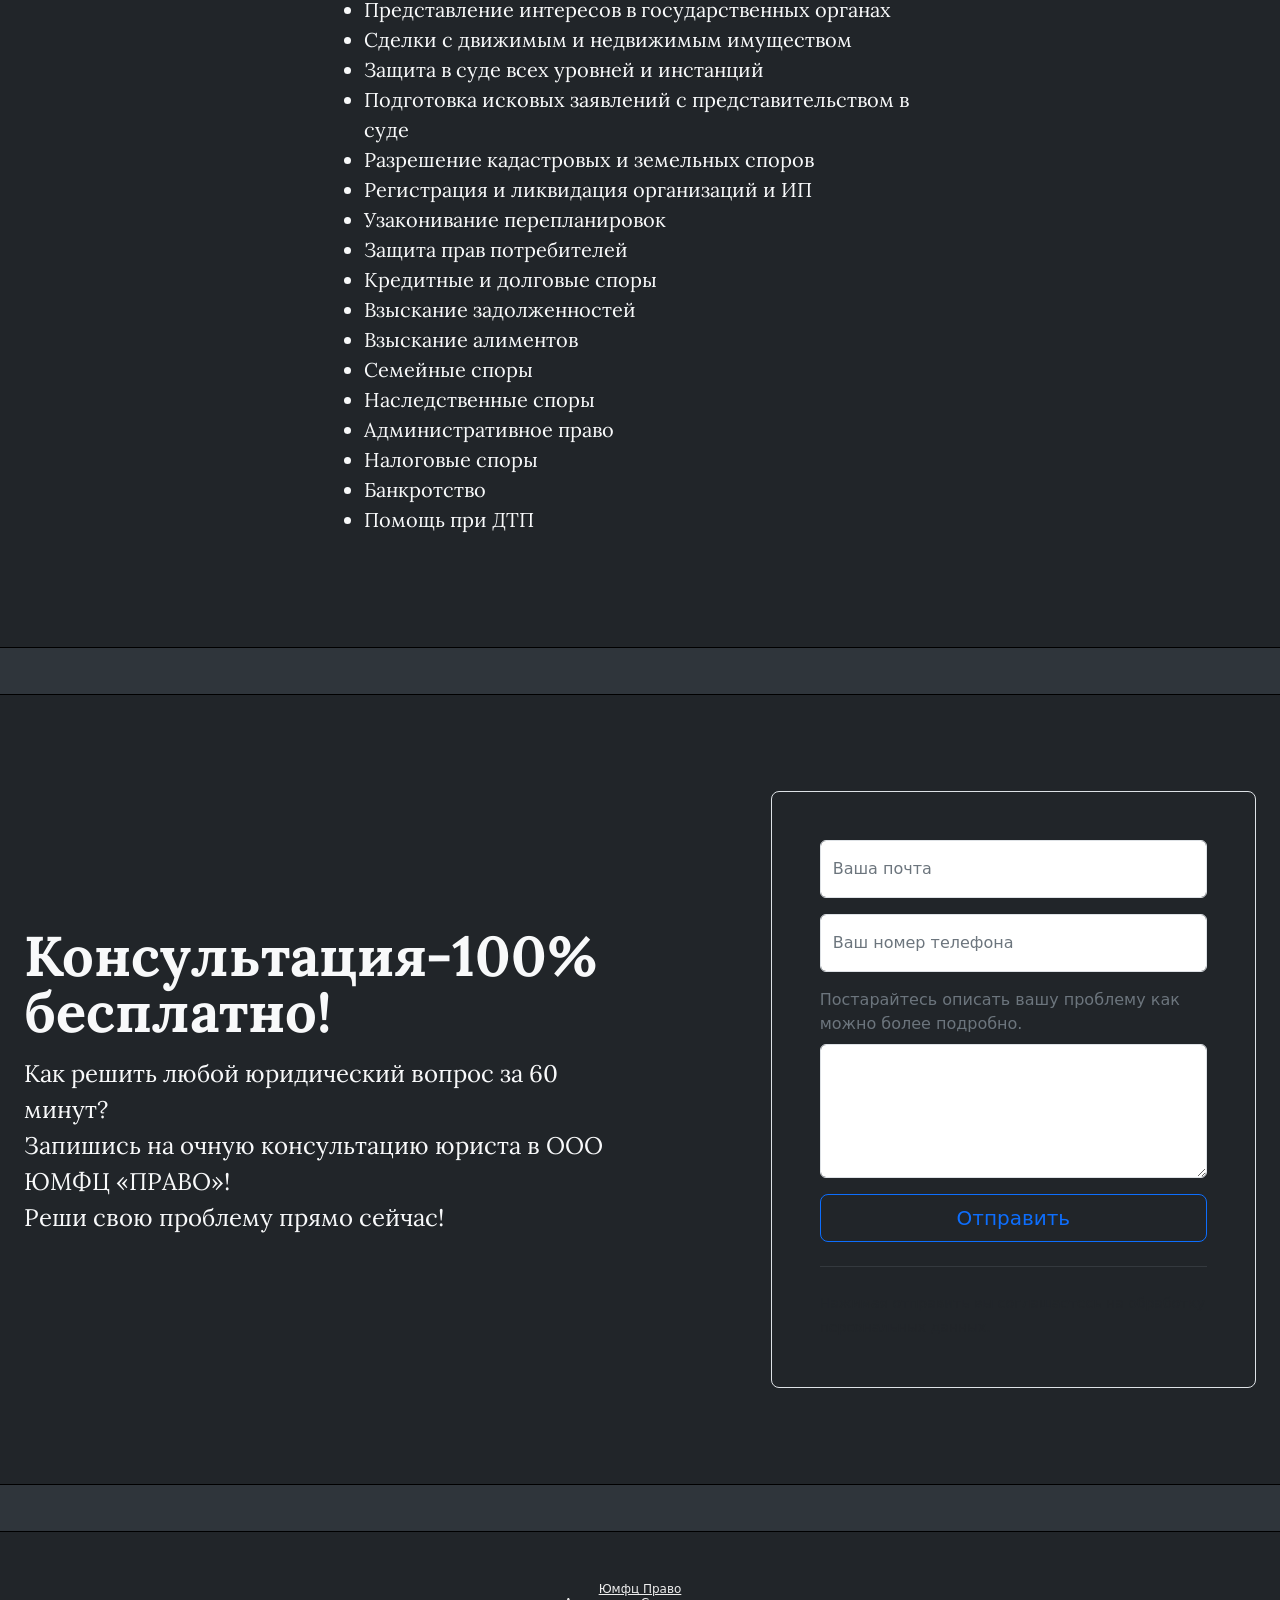
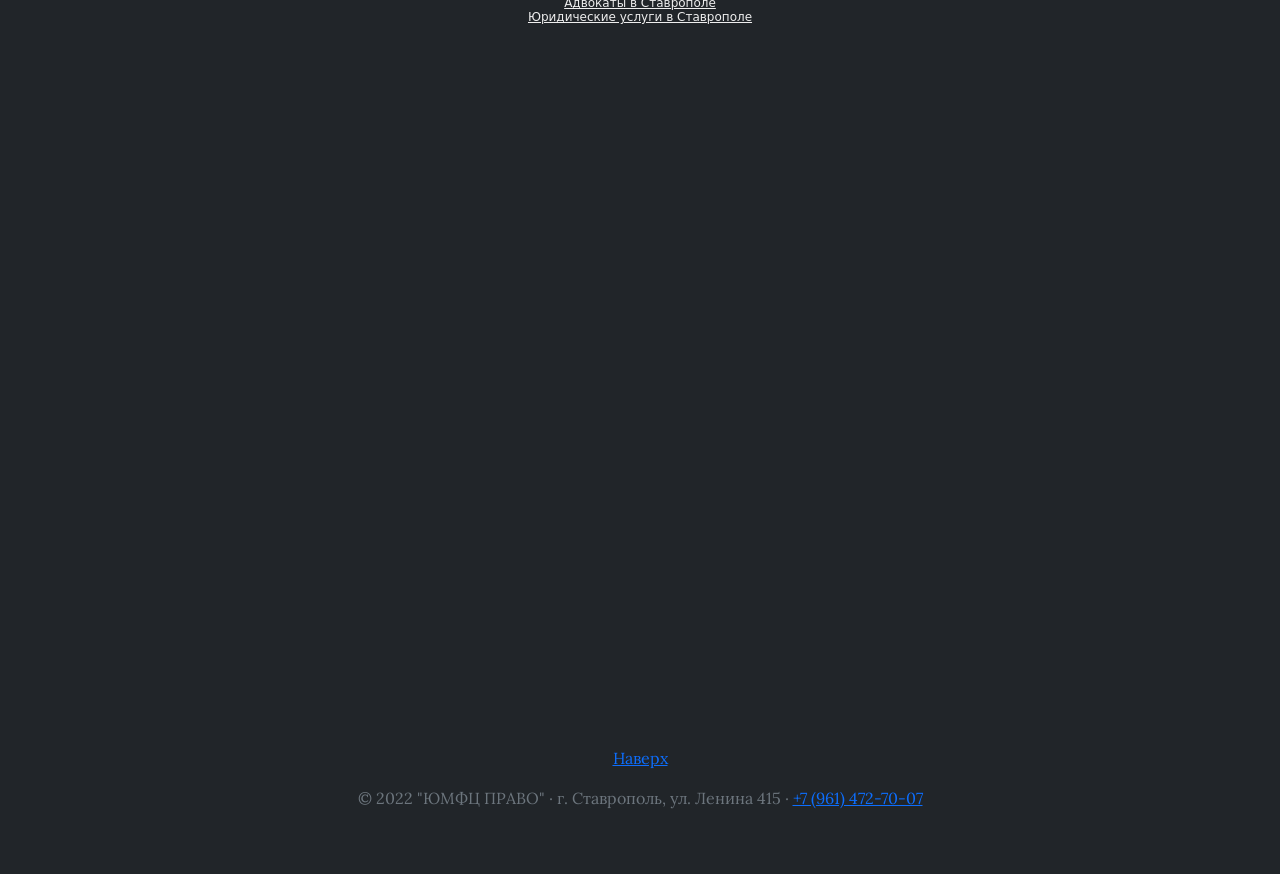
==== commit 033a6726: "изменение значка" ====
--- a/index.html
+++ b/index.html
@@ -30,7 +30,7 @@
 
   <div class="bg-dark text-light px-4 py-5 text-center">
     <div class="py-5">
-      <img class="d-block mx-auto mb-4" src="apple-touch-icon.png" alt="" width="72" height="72">
+      <img class="d-block mx-auto mb-4" src="android-chrome-512x512.png" alt="" width="90" height="90">
       <h1 class="display-5 fw-bold">ЮМФЦ ПРАВО</h1>
       <div class="col-lg-6 mx-auto">
         <p class="lead mb-4">Экономим время и деньги.<br>Действуем быстрее, чем меняются законы.</p>
--- a/pravo.css
+++ b/pravo.css
@@ -10,7 +10,7 @@
 }
 
 .bg-darkk {
-  background-color: rgb(DimGrey);
+  background-color: rgb(Grey);
 }
 
 @media (min-width: 768px) {
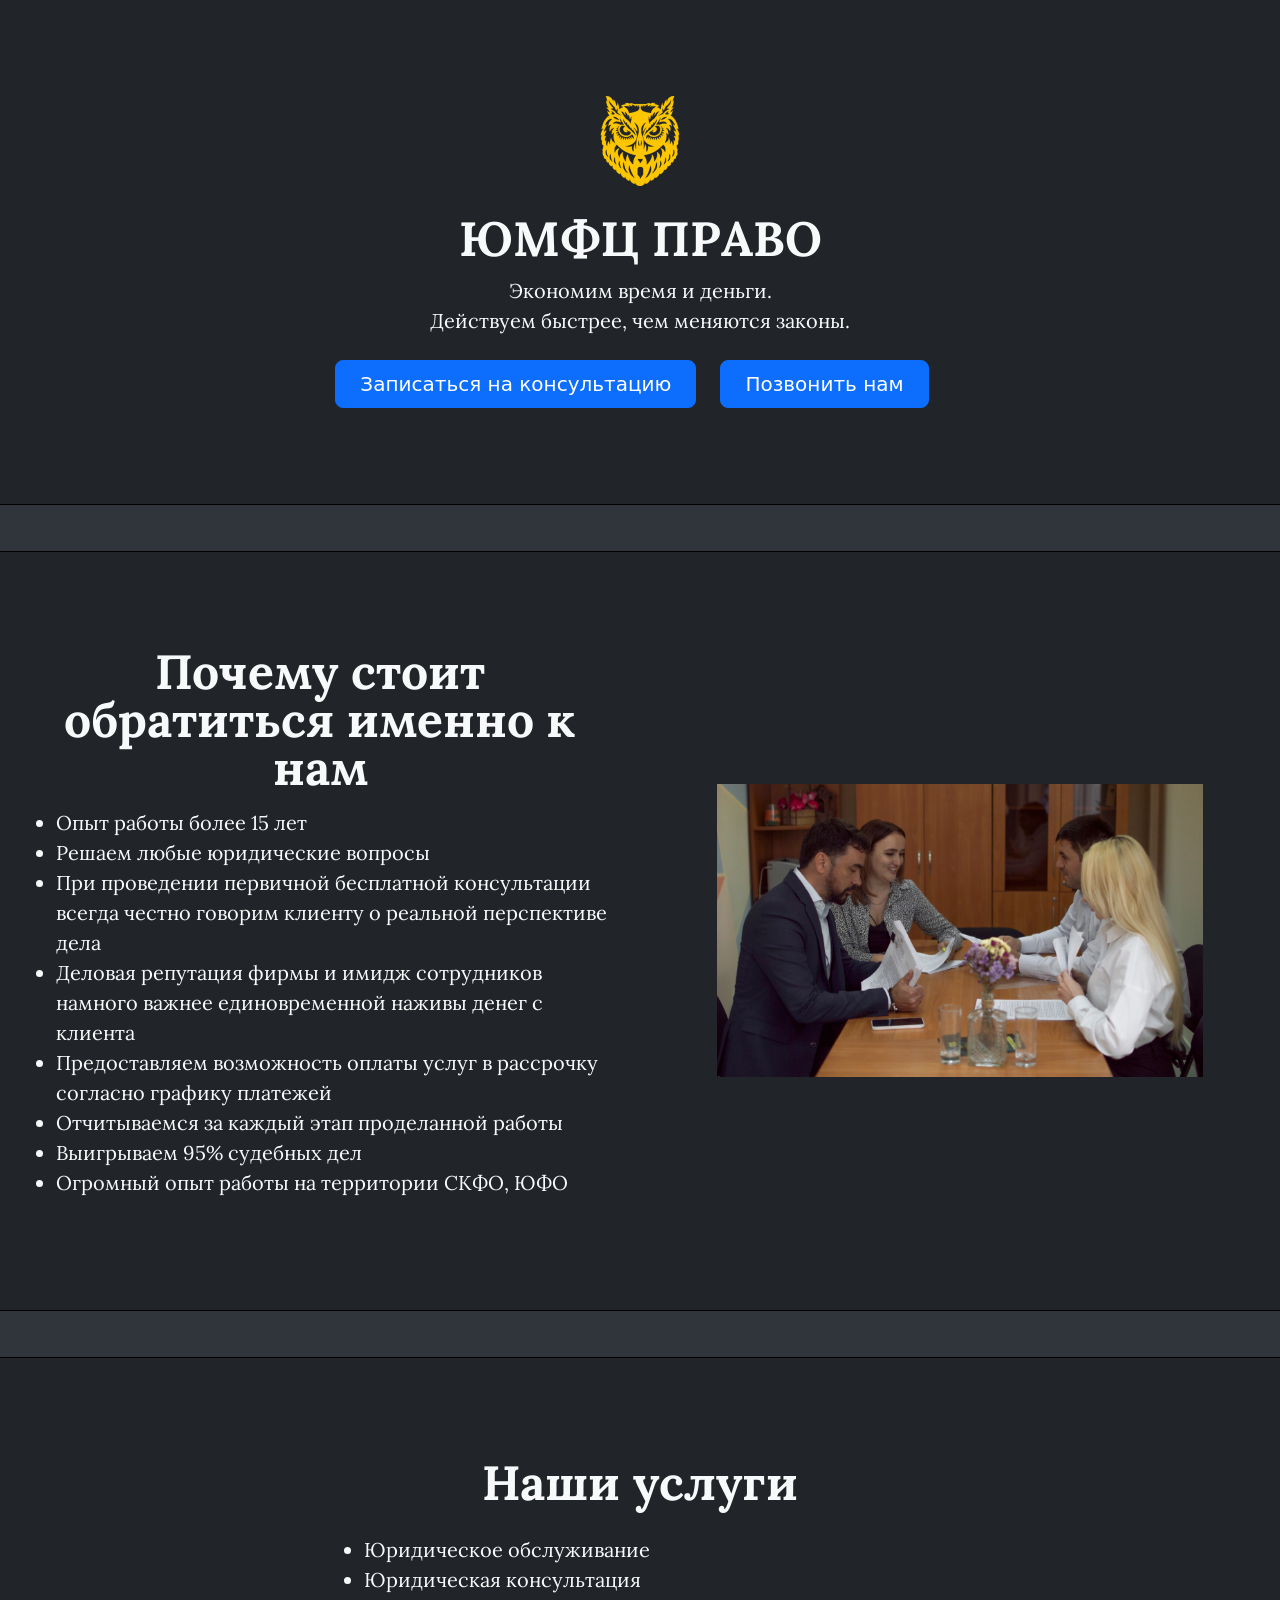
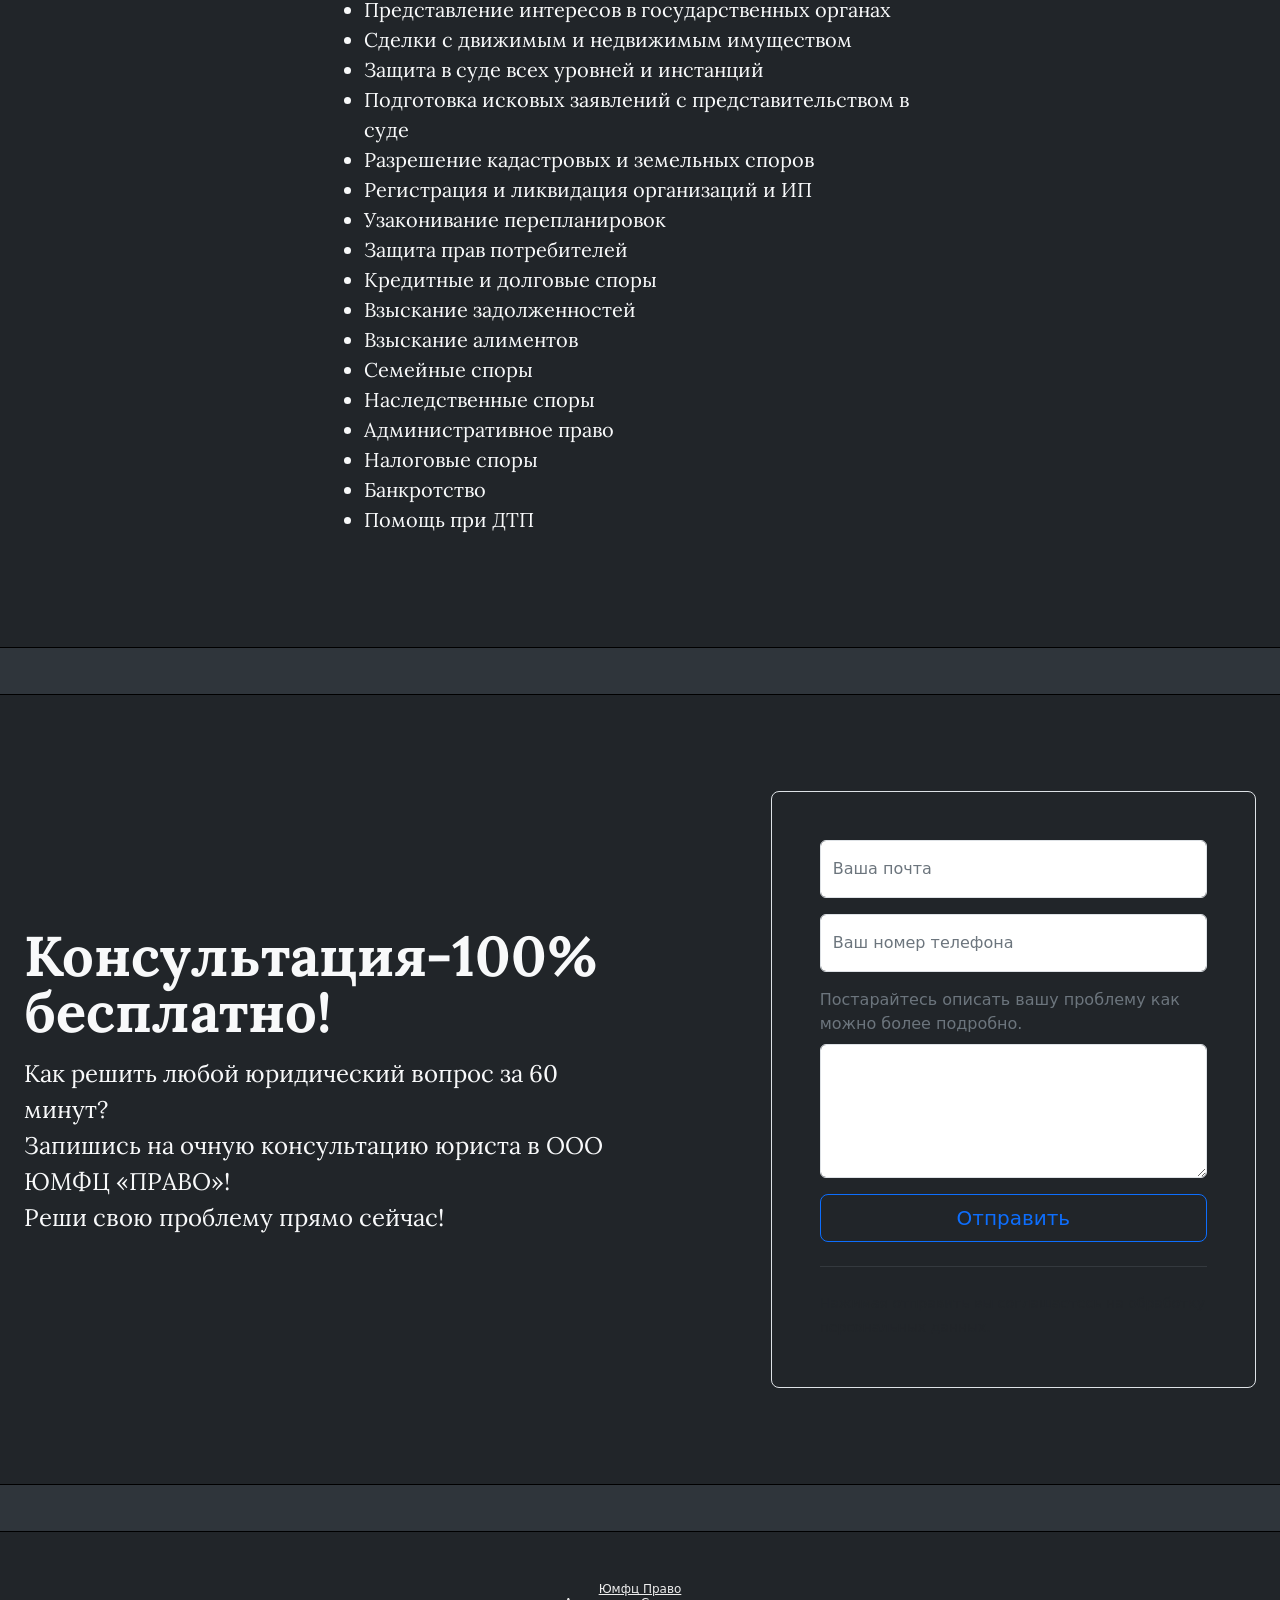
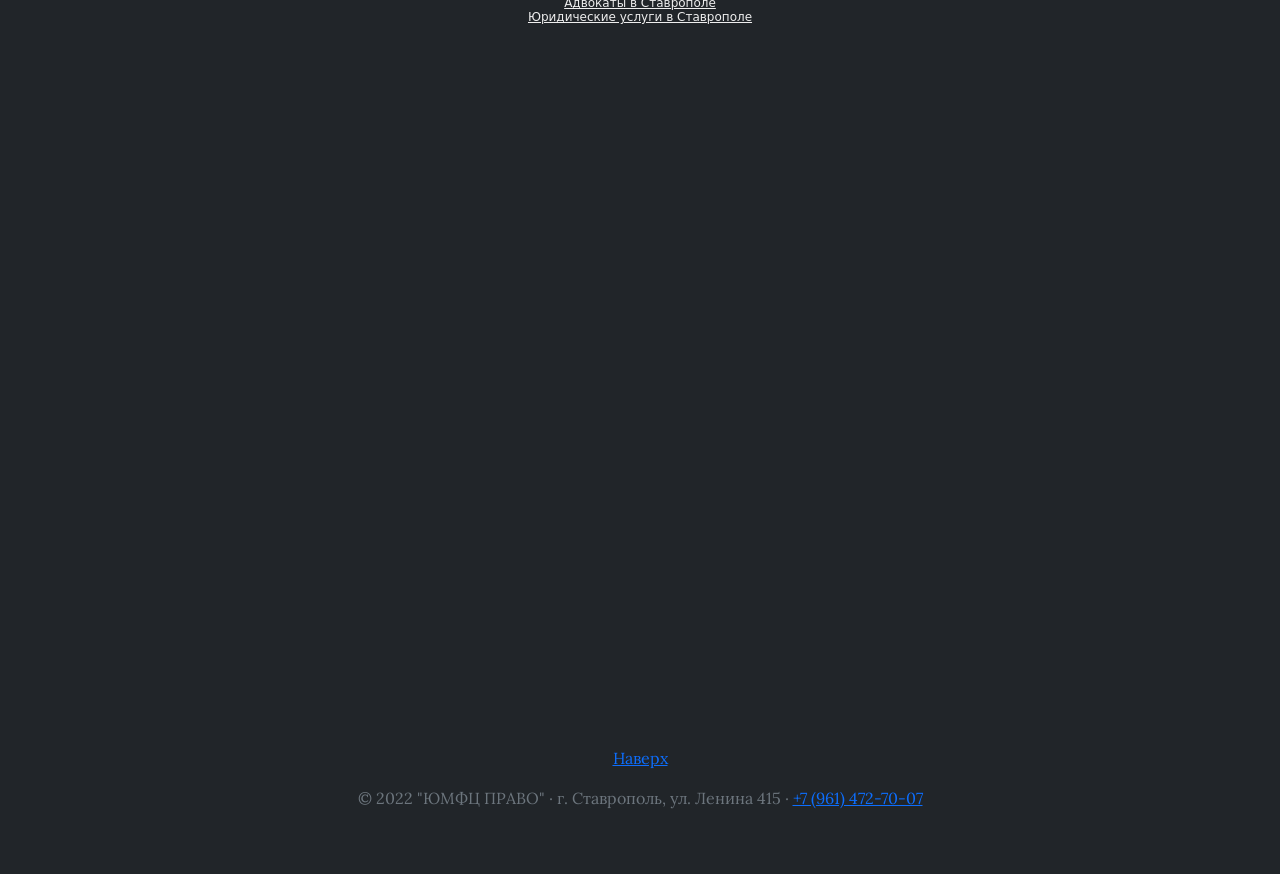
==== commit 9c8c2352: "изменения логотипа" ====
--- a/index.html
+++ b/index.html
@@ -30,7 +30,7 @@
 
   <div class="bg-dark text-light px-4 py-5 text-center">
     <div class="py-5">
-      <img class="d-block mx-auto mb-4" src="android-chrome-512x512.png" alt="" width="90" height="90">
+      <img class="d-block mx-auto mb-4" src="apple-touch-icon.png" alt="" width="90" height="90">
       <h1 class="display-5 fw-bold">ЮМФЦ ПРАВО</h1>
       <div class="col-lg-6 mx-auto">
         <p class="lead mb-4">Экономим время и деньги.<br>Действуем быстрее, чем меняются законы.</p>
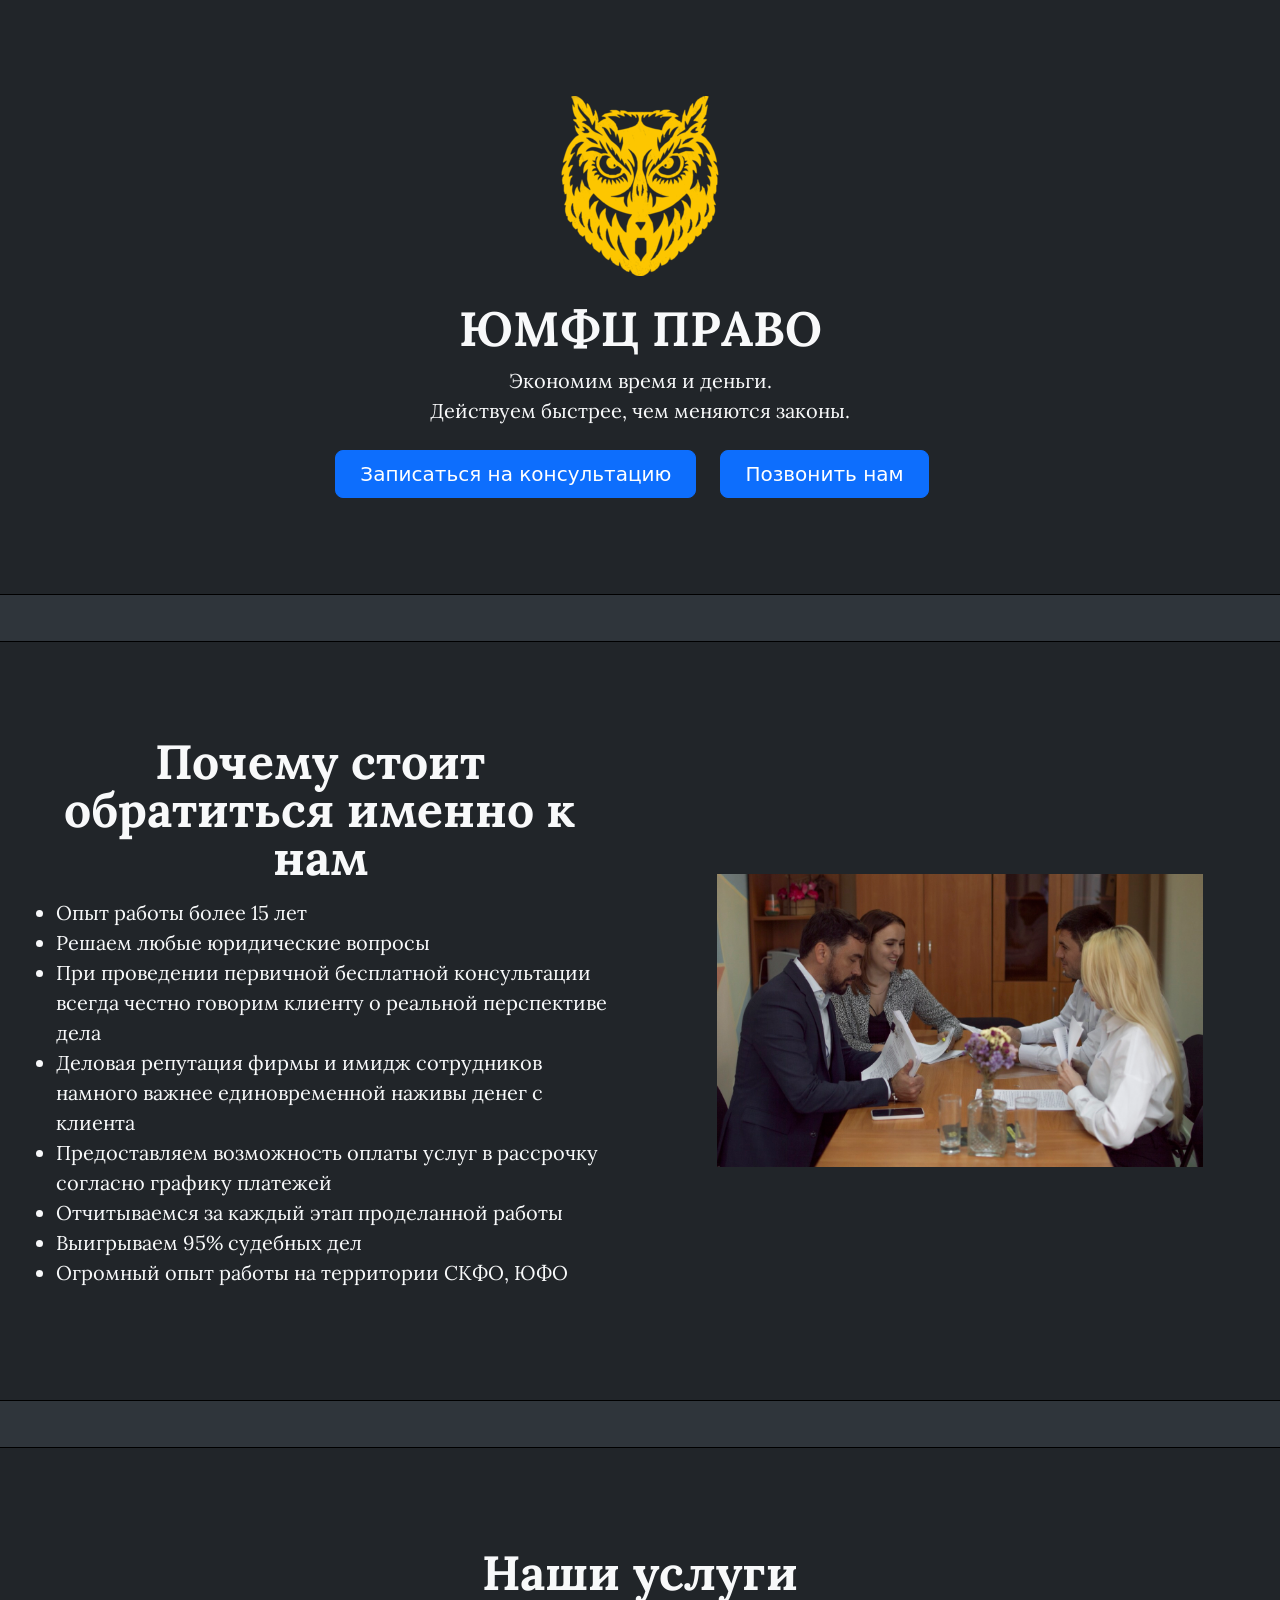
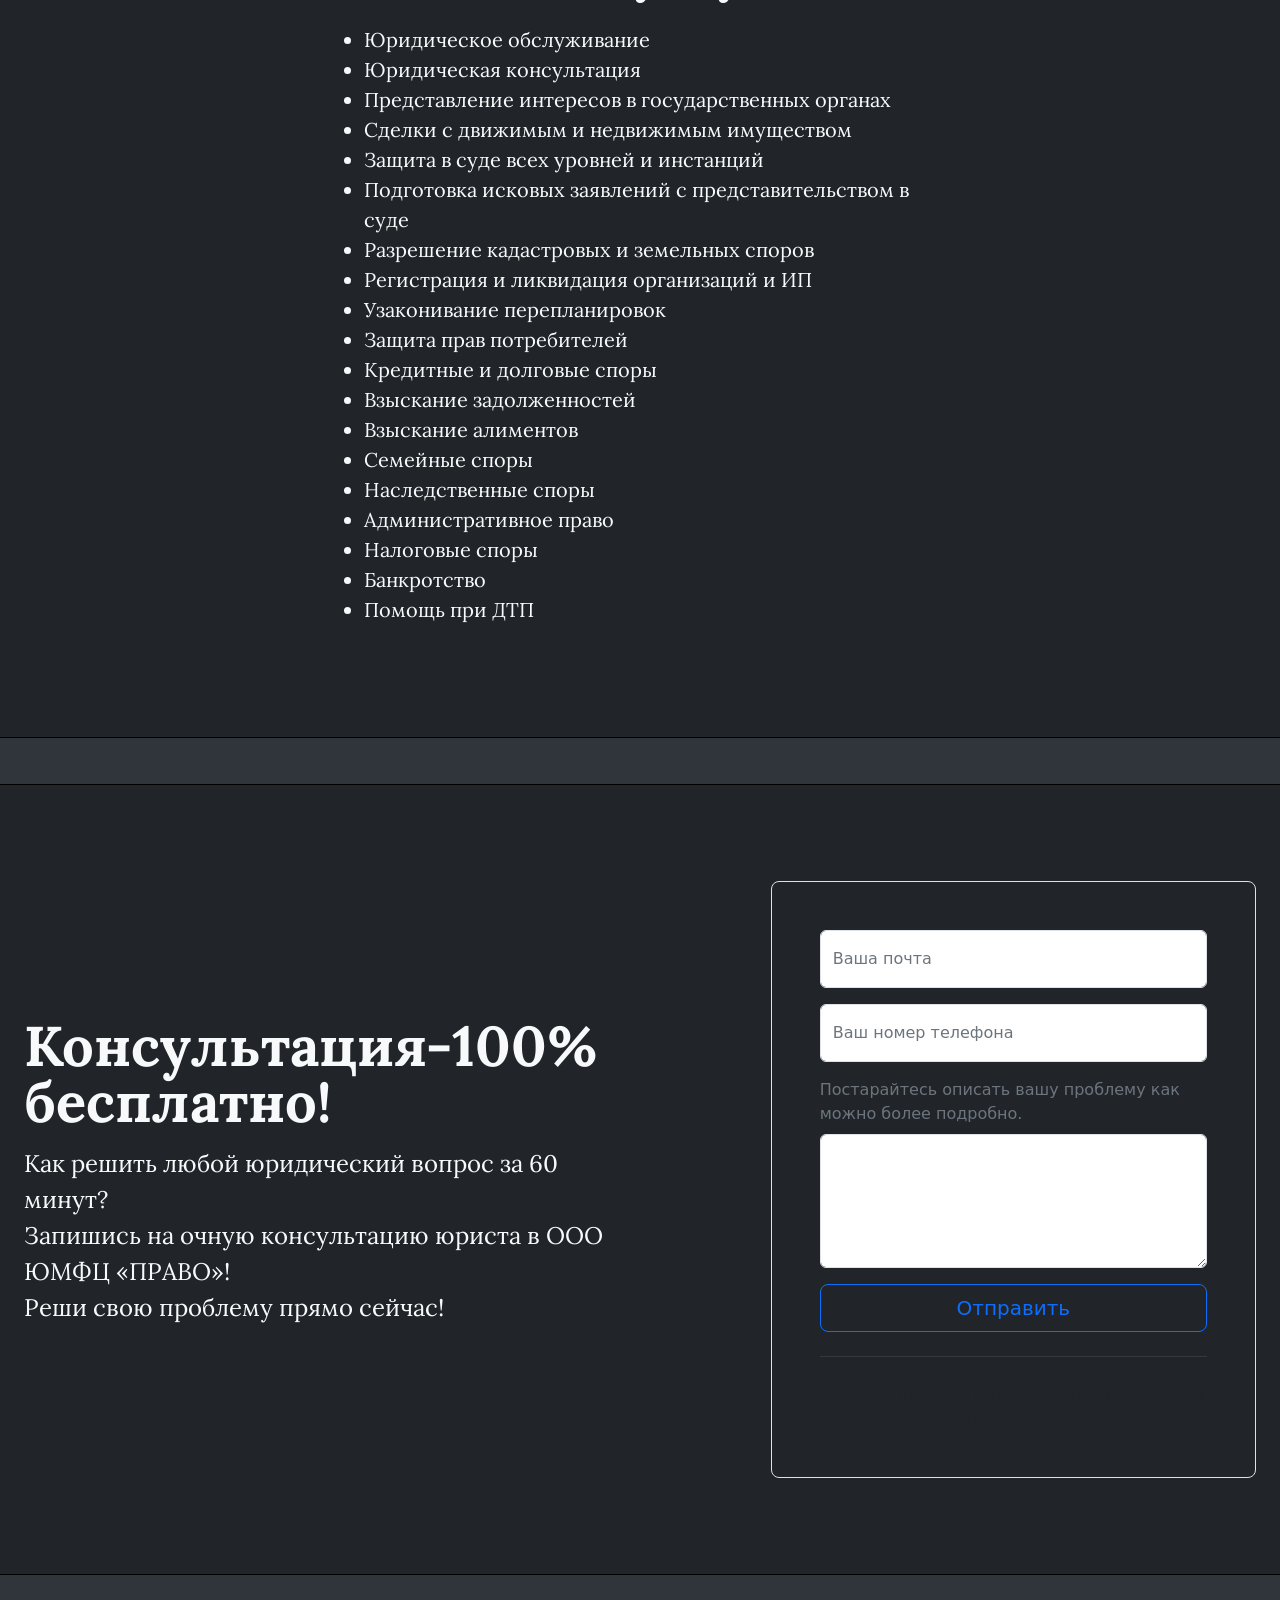
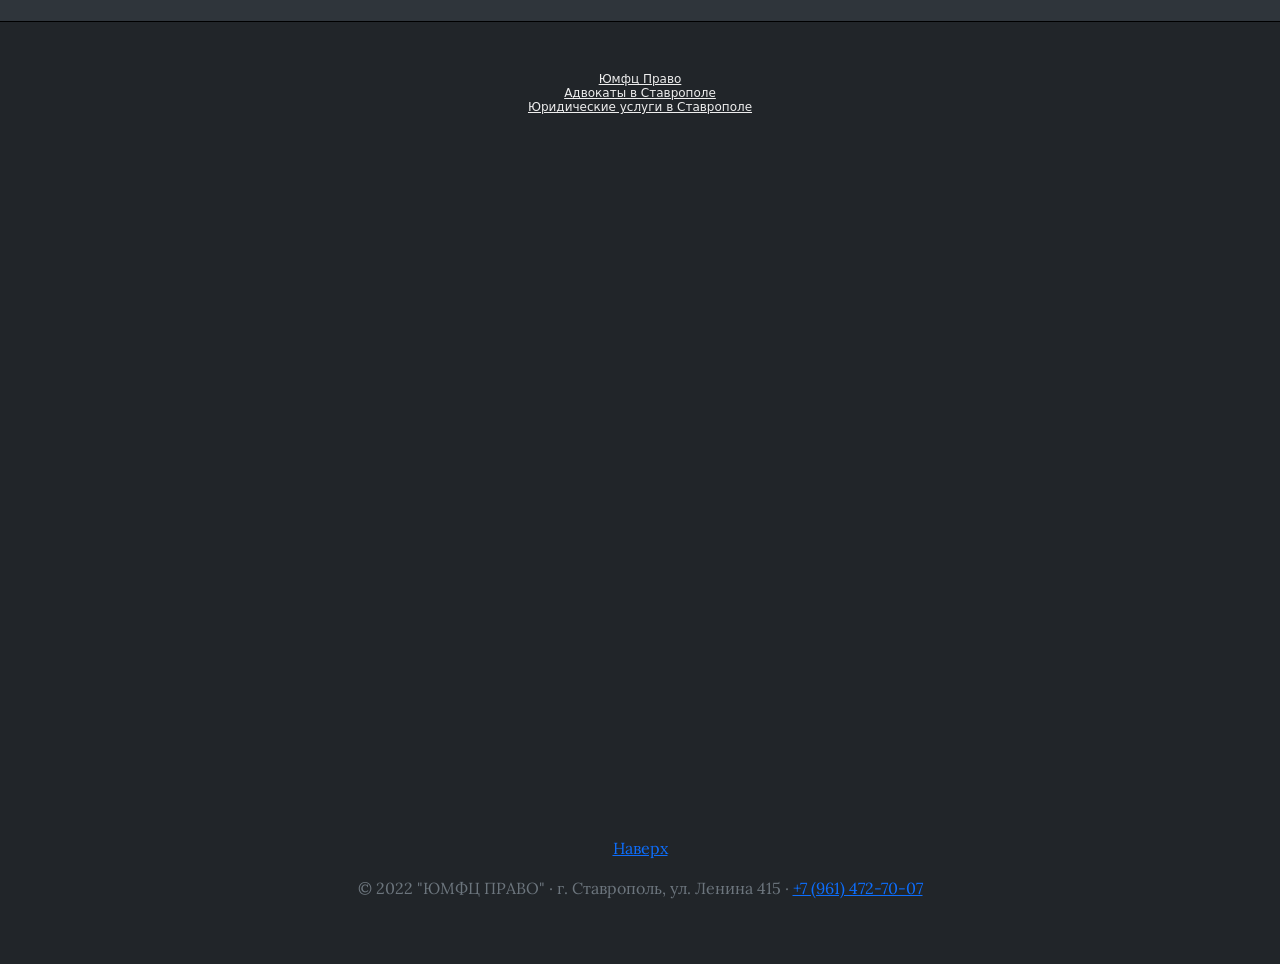
==== commit e33e11b3: "размер совы" ====
--- a/index.html
+++ b/index.html
@@ -30,7 +30,7 @@
 
   <div class="bg-dark text-light px-4 py-5 text-center">
     <div class="py-5">
-      <img class="d-block mx-auto mb-4" src="apple-touch-icon.png" alt="" width="90" height="90">
+      <img class="d-block mx-auto mb-4" src="apple-touch-icon.png" alt="" width="180" height="180">
       <h1 class="display-5 fw-bold">ЮМФЦ ПРАВО</h1>
       <div class="col-lg-6 mx-auto">
         <p class="lead mb-4">Экономим время и деньги.<br>Действуем быстрее, чем меняются законы.</p>
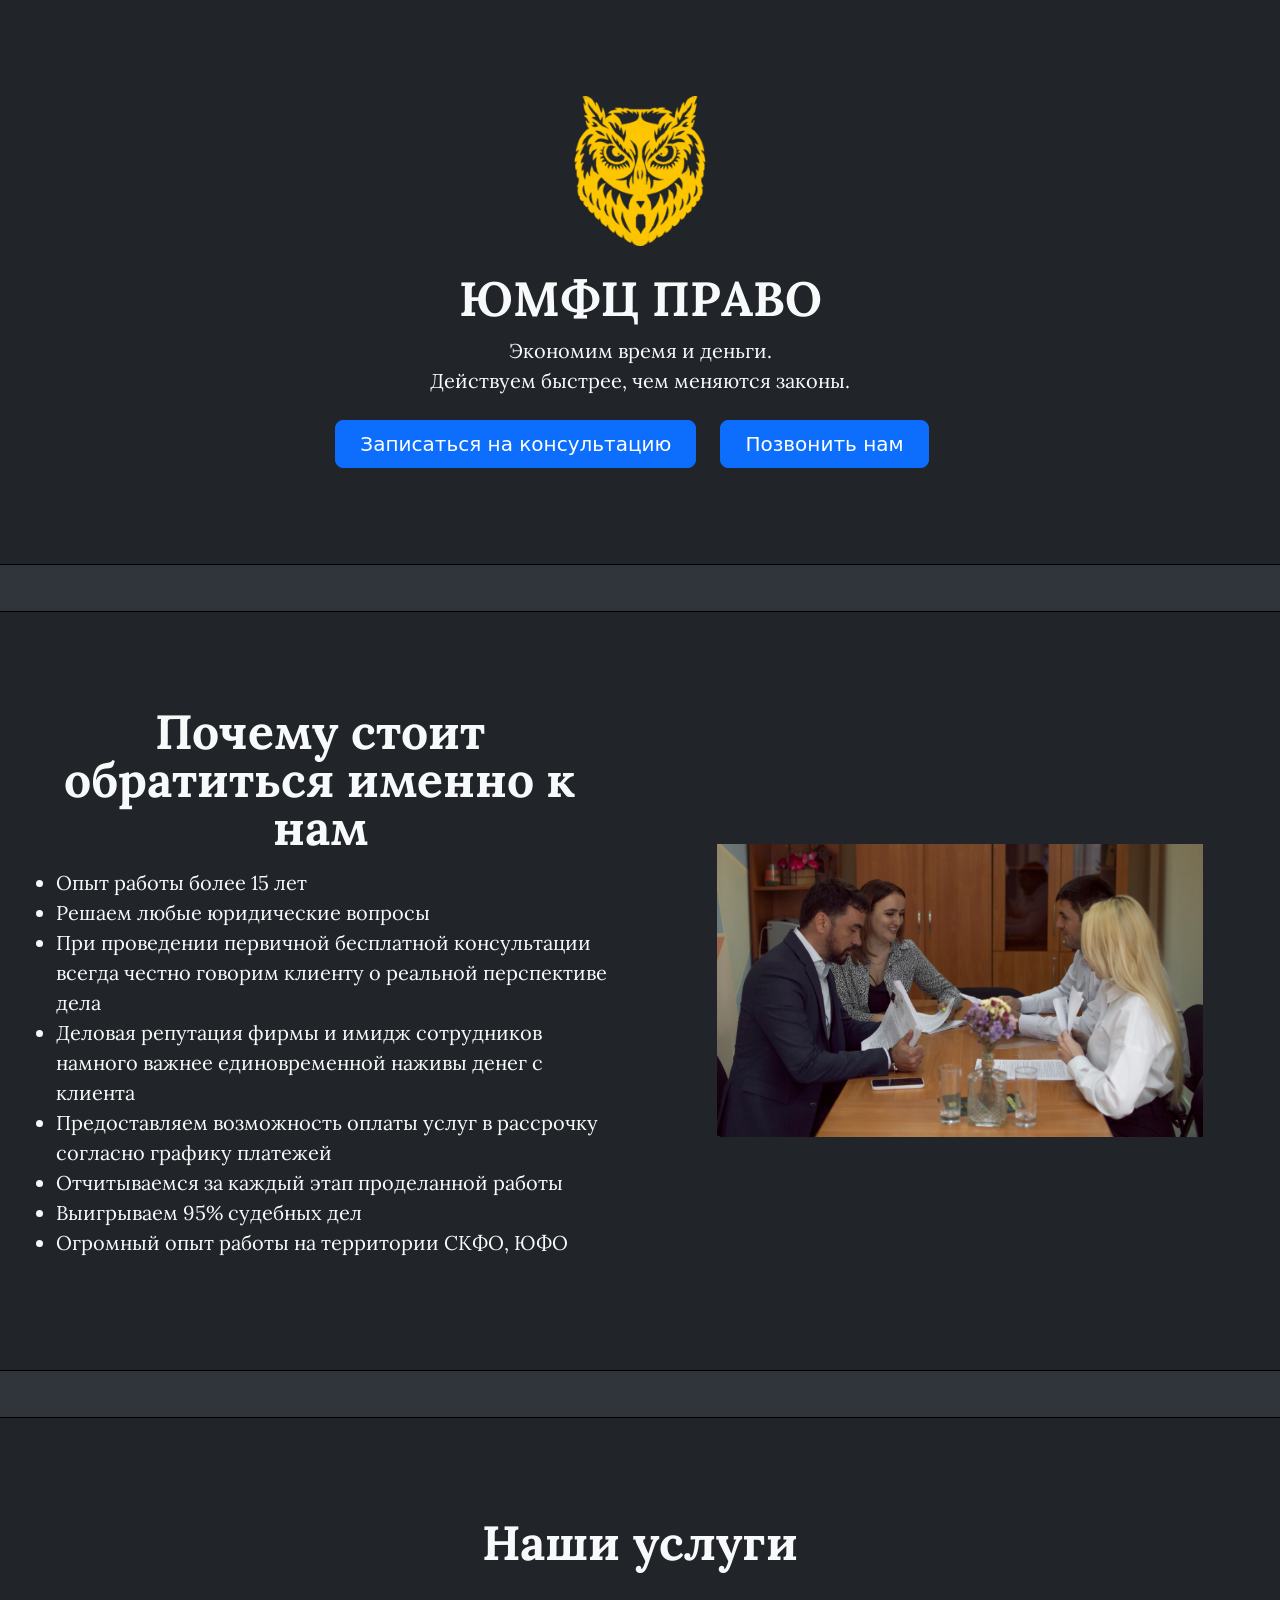
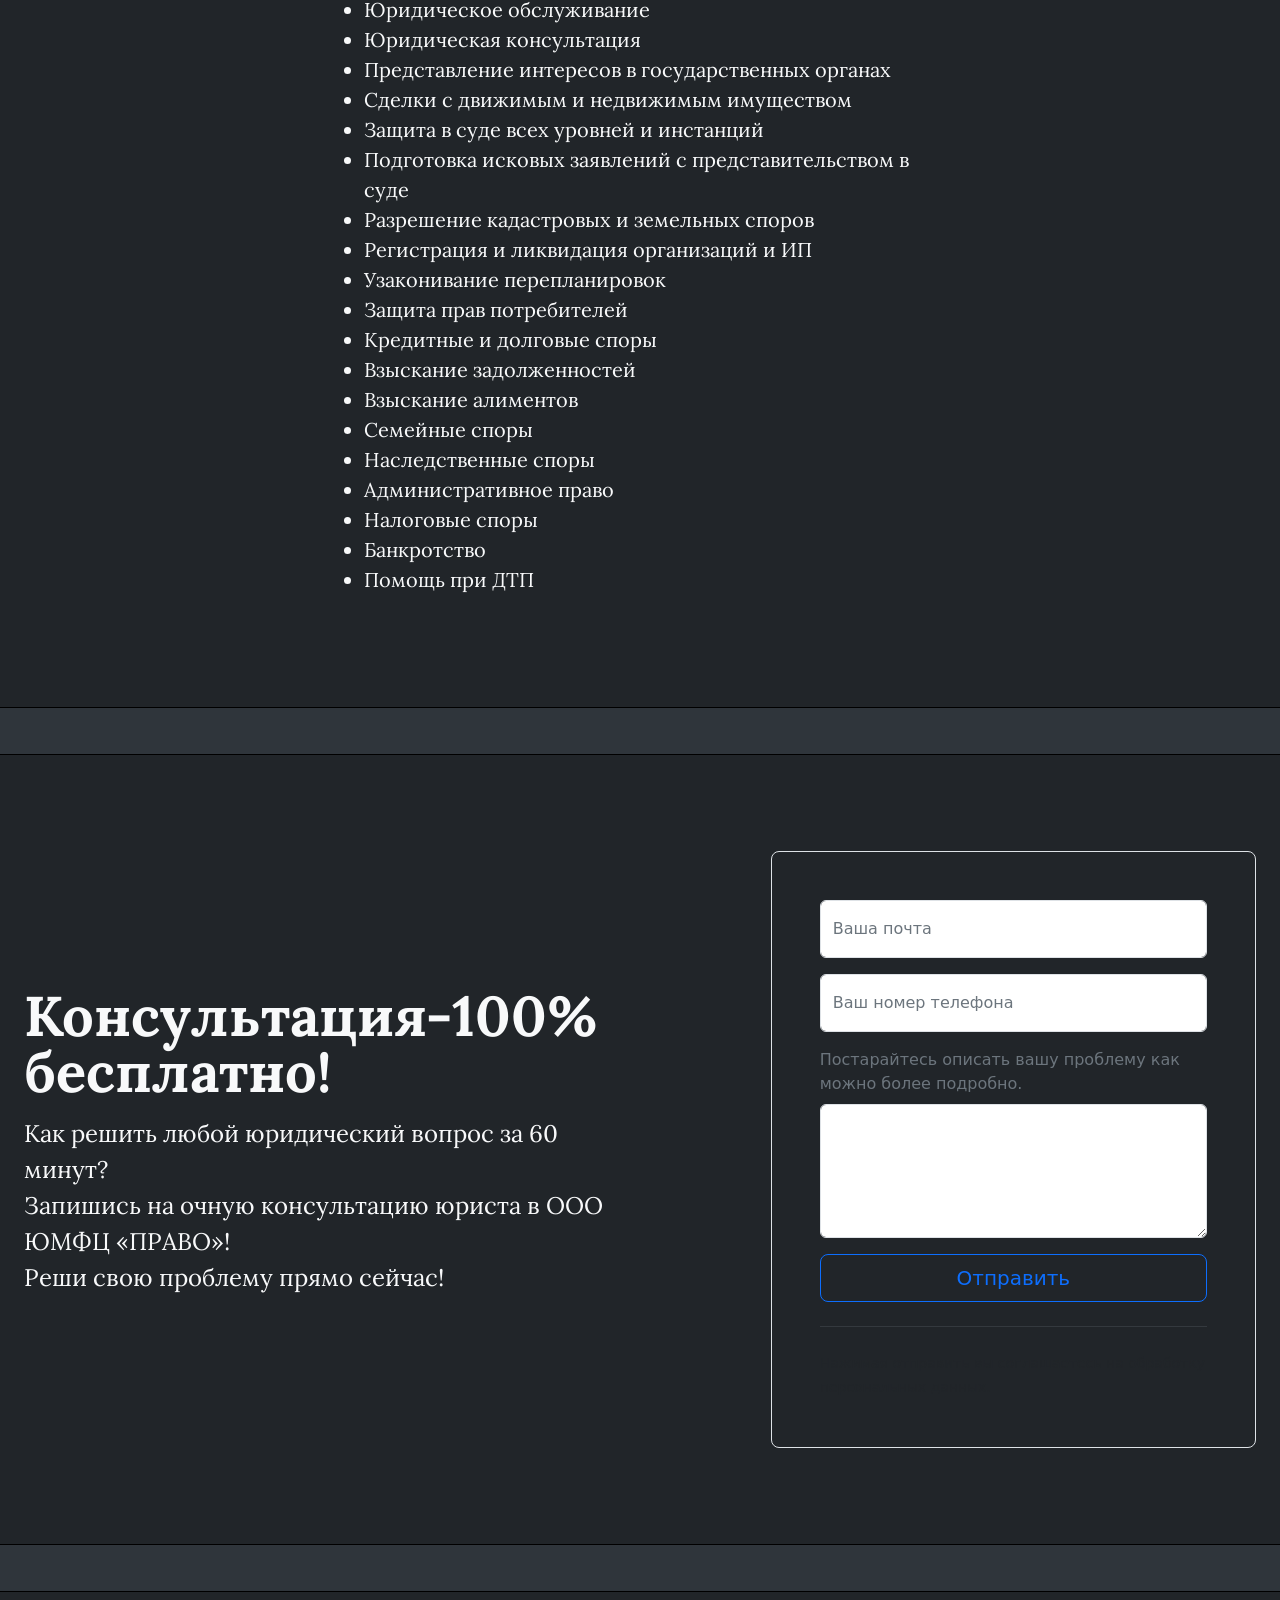
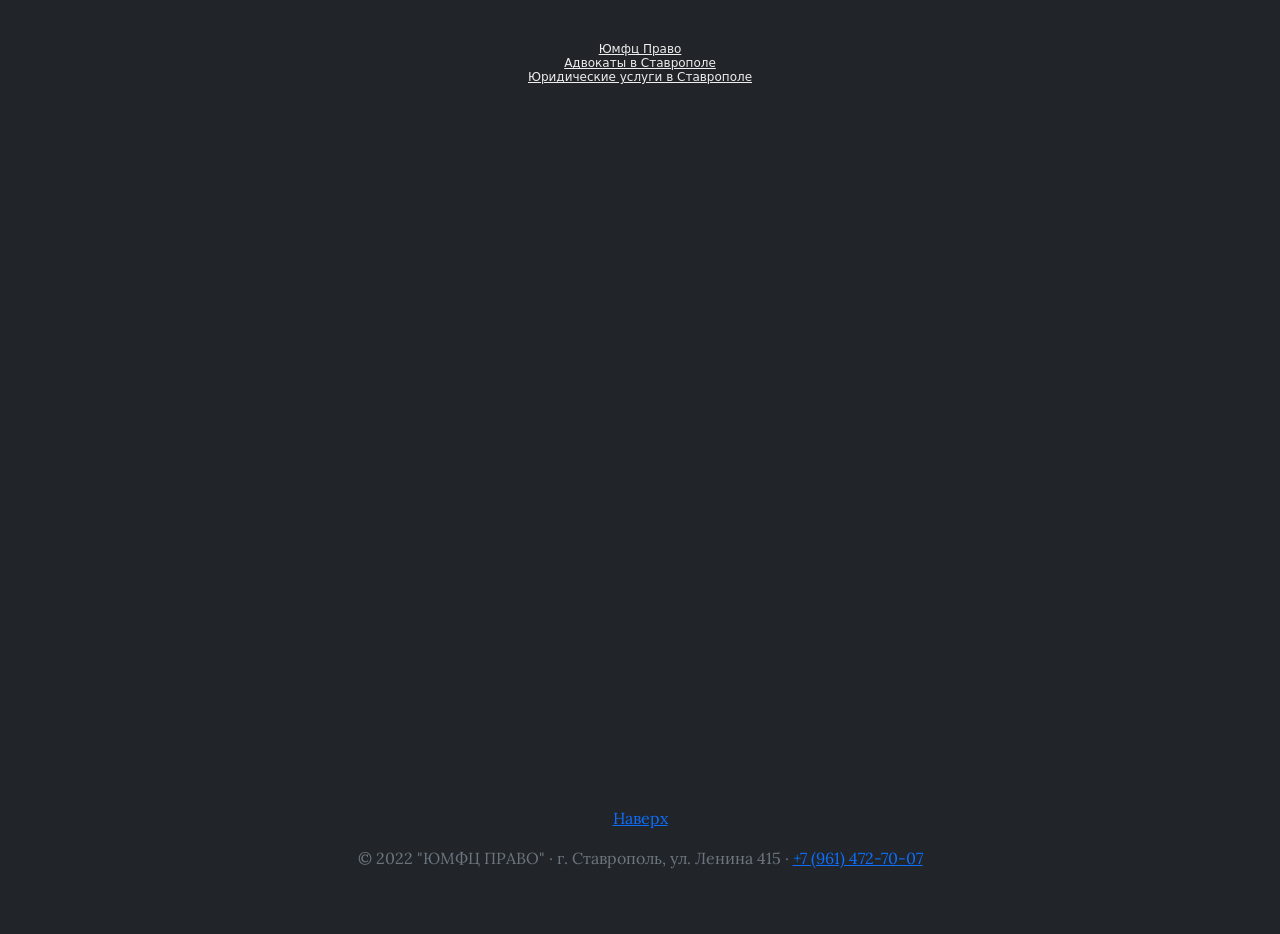
==== commit 7f81ae2f: "маленькая сова была" ====
--- a/index.html
+++ b/index.html
@@ -30,7 +30,7 @@
 
   <div class="bg-dark text-light px-4 py-5 text-center">
     <div class="py-5">
-      <img class="d-block mx-auto mb-4" src="apple-touch-icon.png" alt="" width="180" height="180">
+      <img class="d-block mx-auto mb-4" src="apple-touch-icon.png" alt="" width="150" height="150">
       <h1 class="display-5 fw-bold">ЮМФЦ ПРАВО</h1>
       <div class="col-lg-6 mx-auto">
         <p class="lead mb-4">Экономим время и деньги.<br>Действуем быстрее, чем меняются законы.</p>
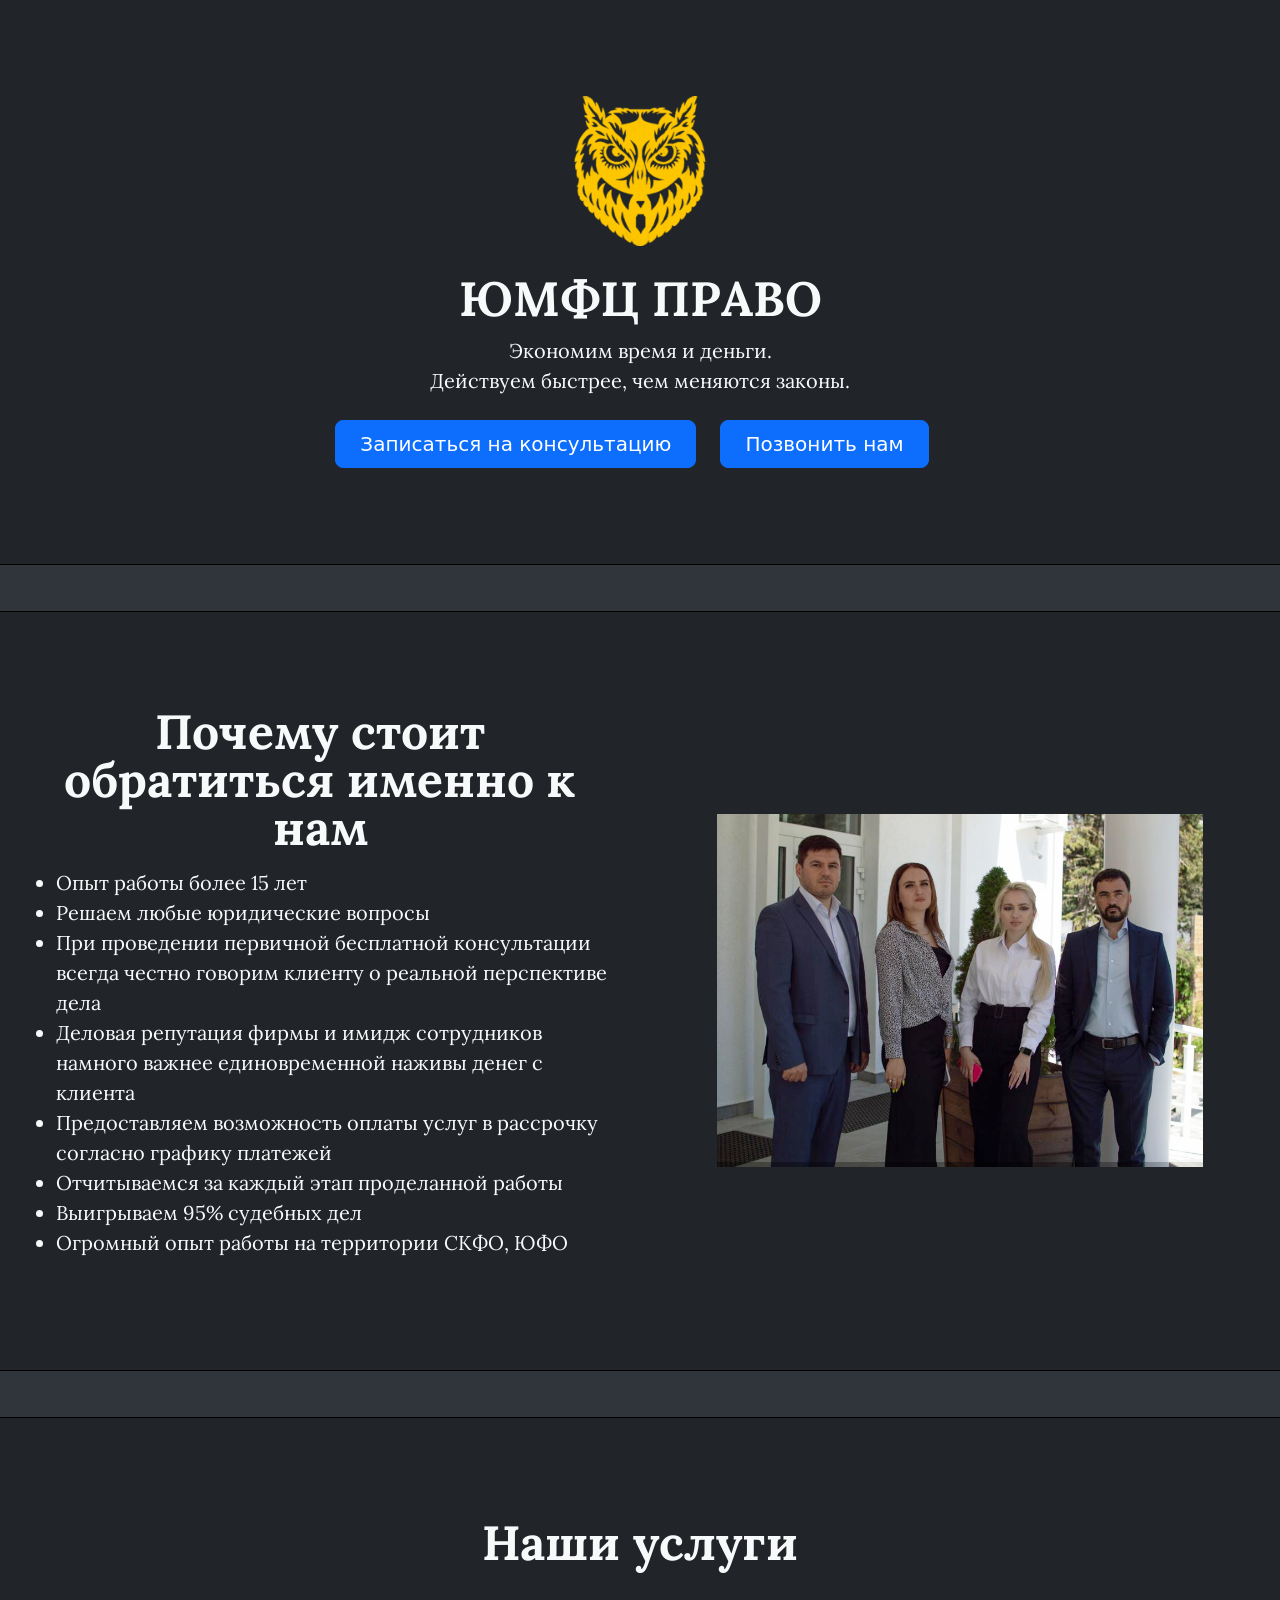
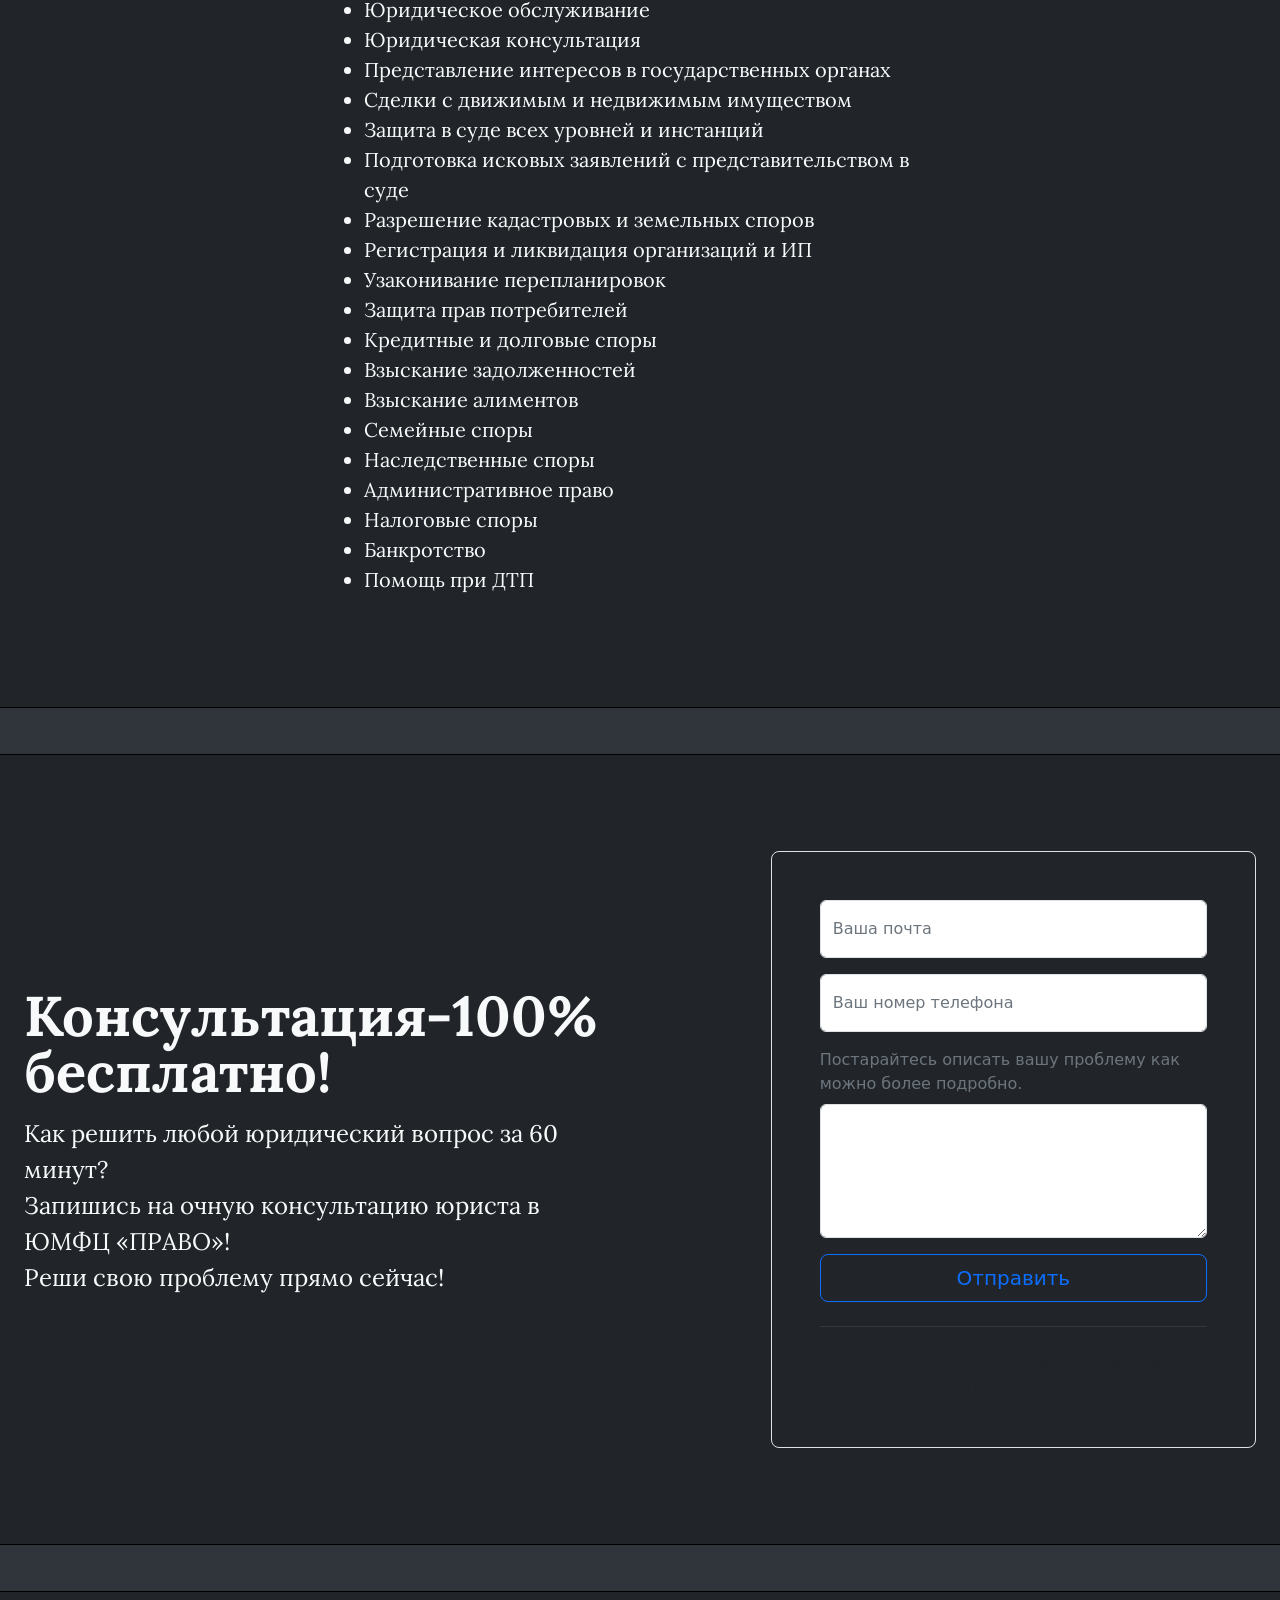
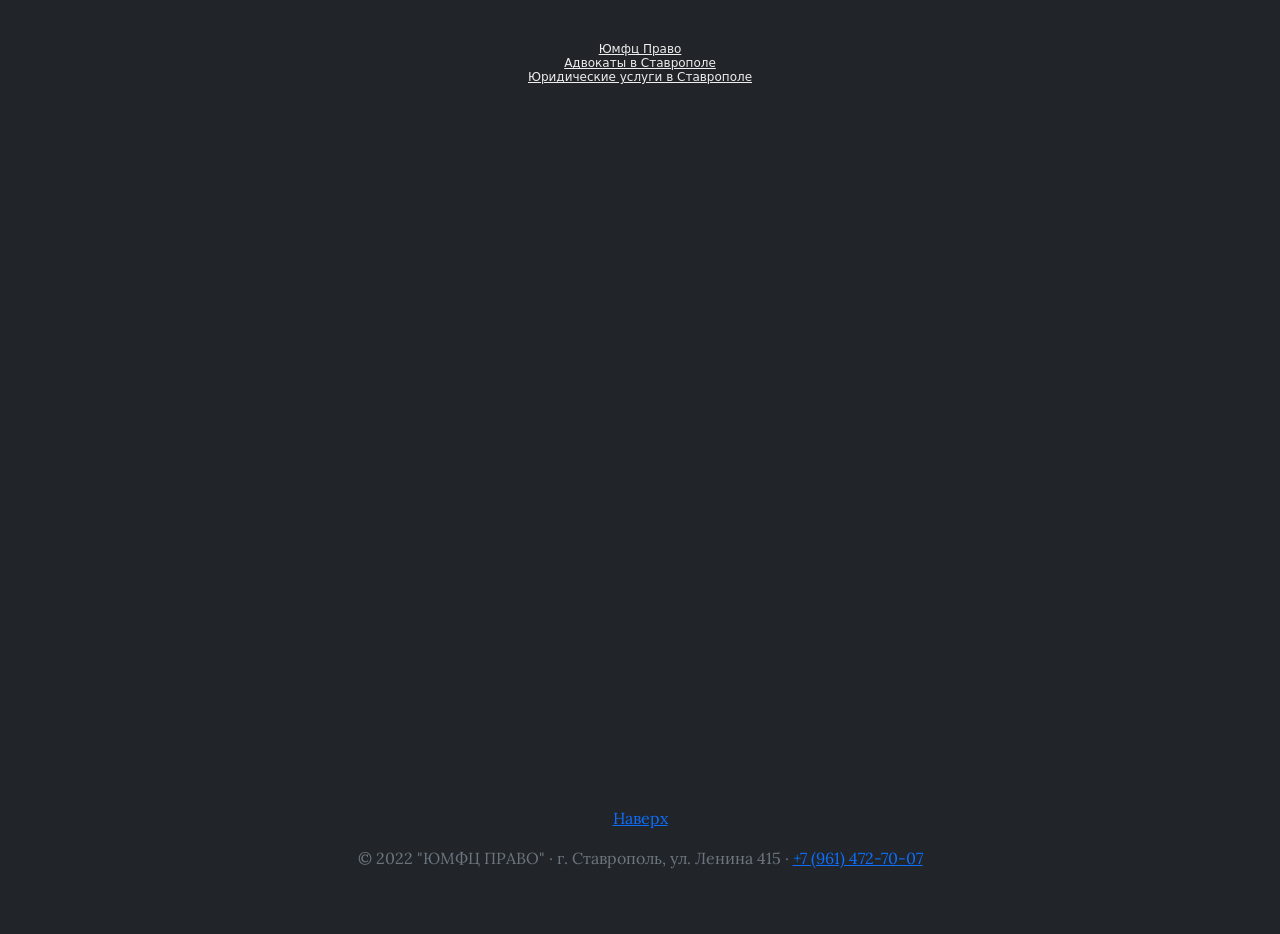
==== commit 49353d15: "убрал ООО" ====
--- a/index.html
+++ b/index.html
@@ -108,7 +108,7 @@
   <div class="row align-items-center g-lg-5 py-5">
     <div class="col-lg-7 text-center text-lg-start">
       <h1 class="display-4 fw-bold lh-1 mb-3 text-light">Консультация-100% бесплатно!</h1>
-      <p class="col-lg-10 fs-4 text-light">Как решить любой юридический вопрос за 60 минут?<br>Запишись на очную консультацию юриста в ООО ЮМФЦ «ПРАВО»!<br>Реши свою проблему прямо сейчас!</p>
+      <p class="col-lg-10 fs-4 text-light">Как решить любой юридический вопрос за 60 минут?<br>Запишись на очную консультацию юриста в ЮМФЦ «ПРАВО»!<br>Реши свою проблему прямо сейчас!</p>
     </div>
     <div class="col-md-10 mx-auto col-lg-5">
       <form action="https://formspree.io/f/mnqwwpor" method="post" class="p-4 p-md-5 border rounded-3 bg-darck">
